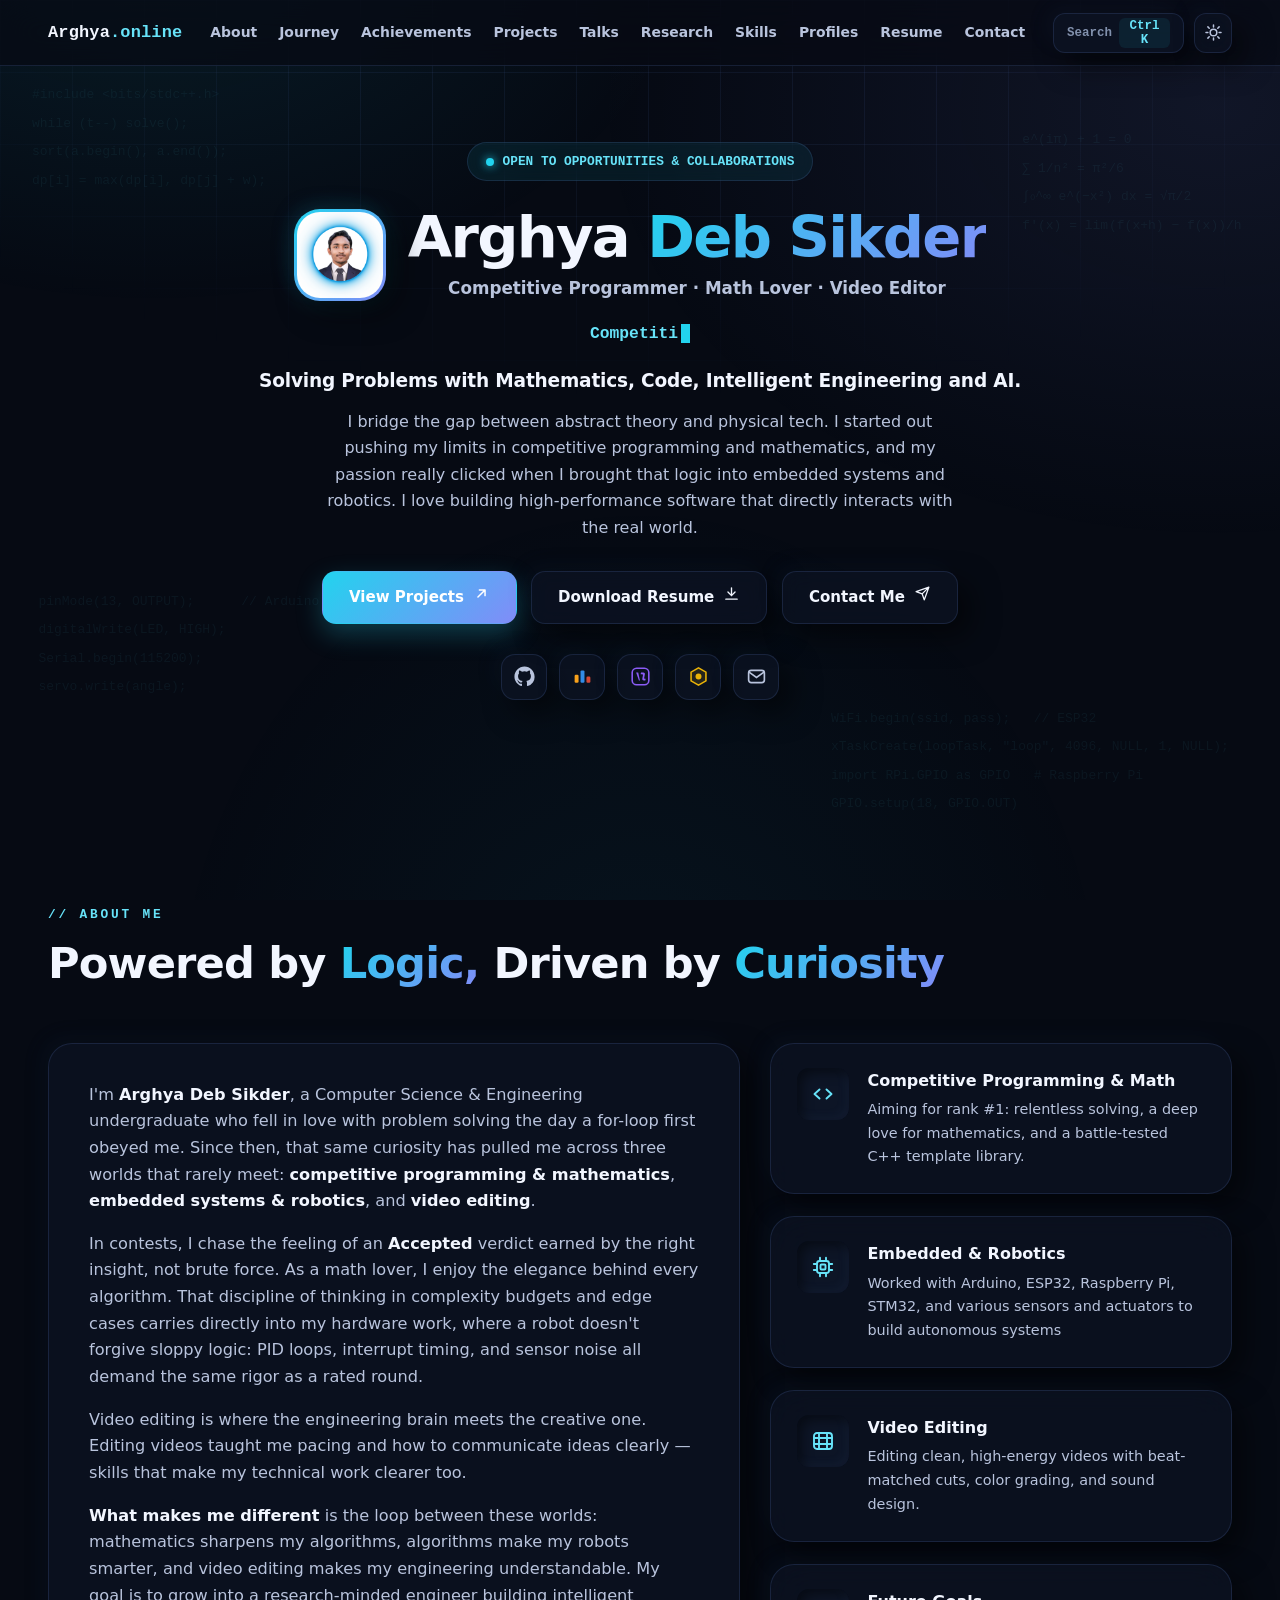
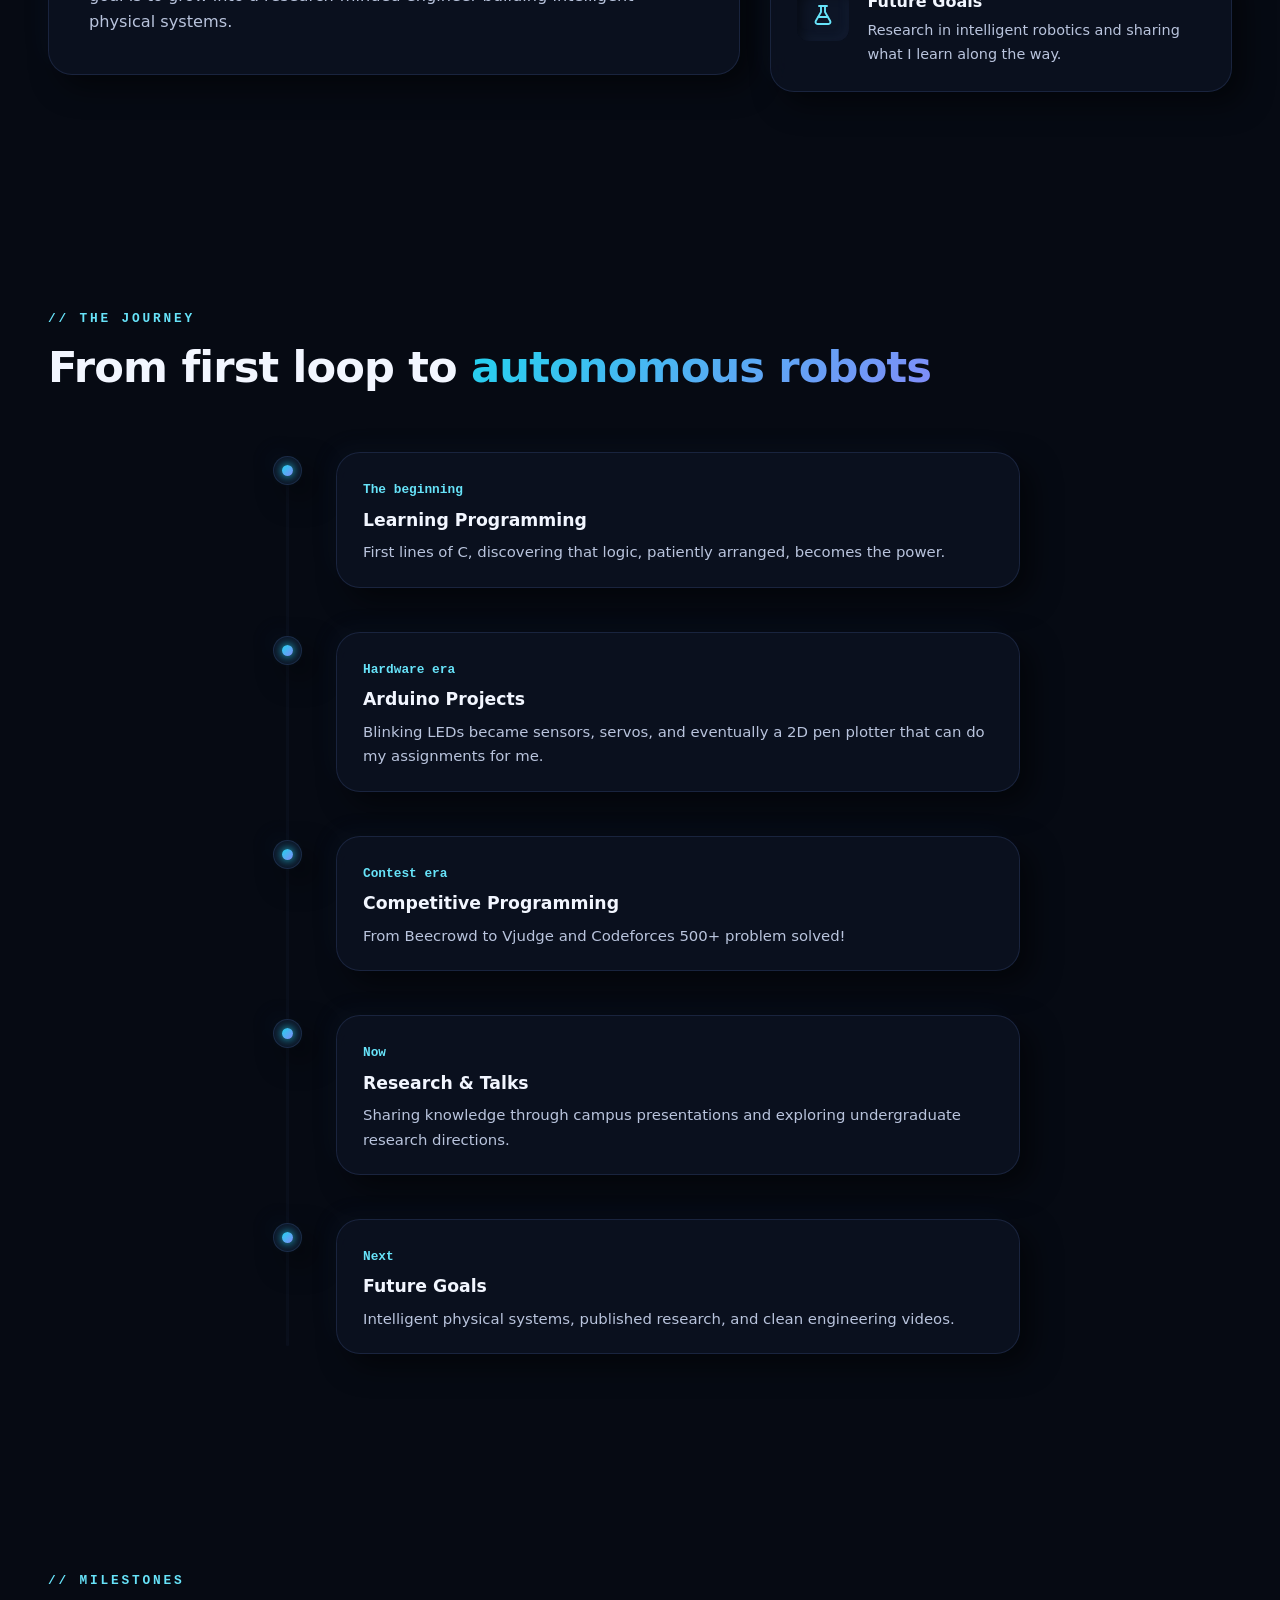
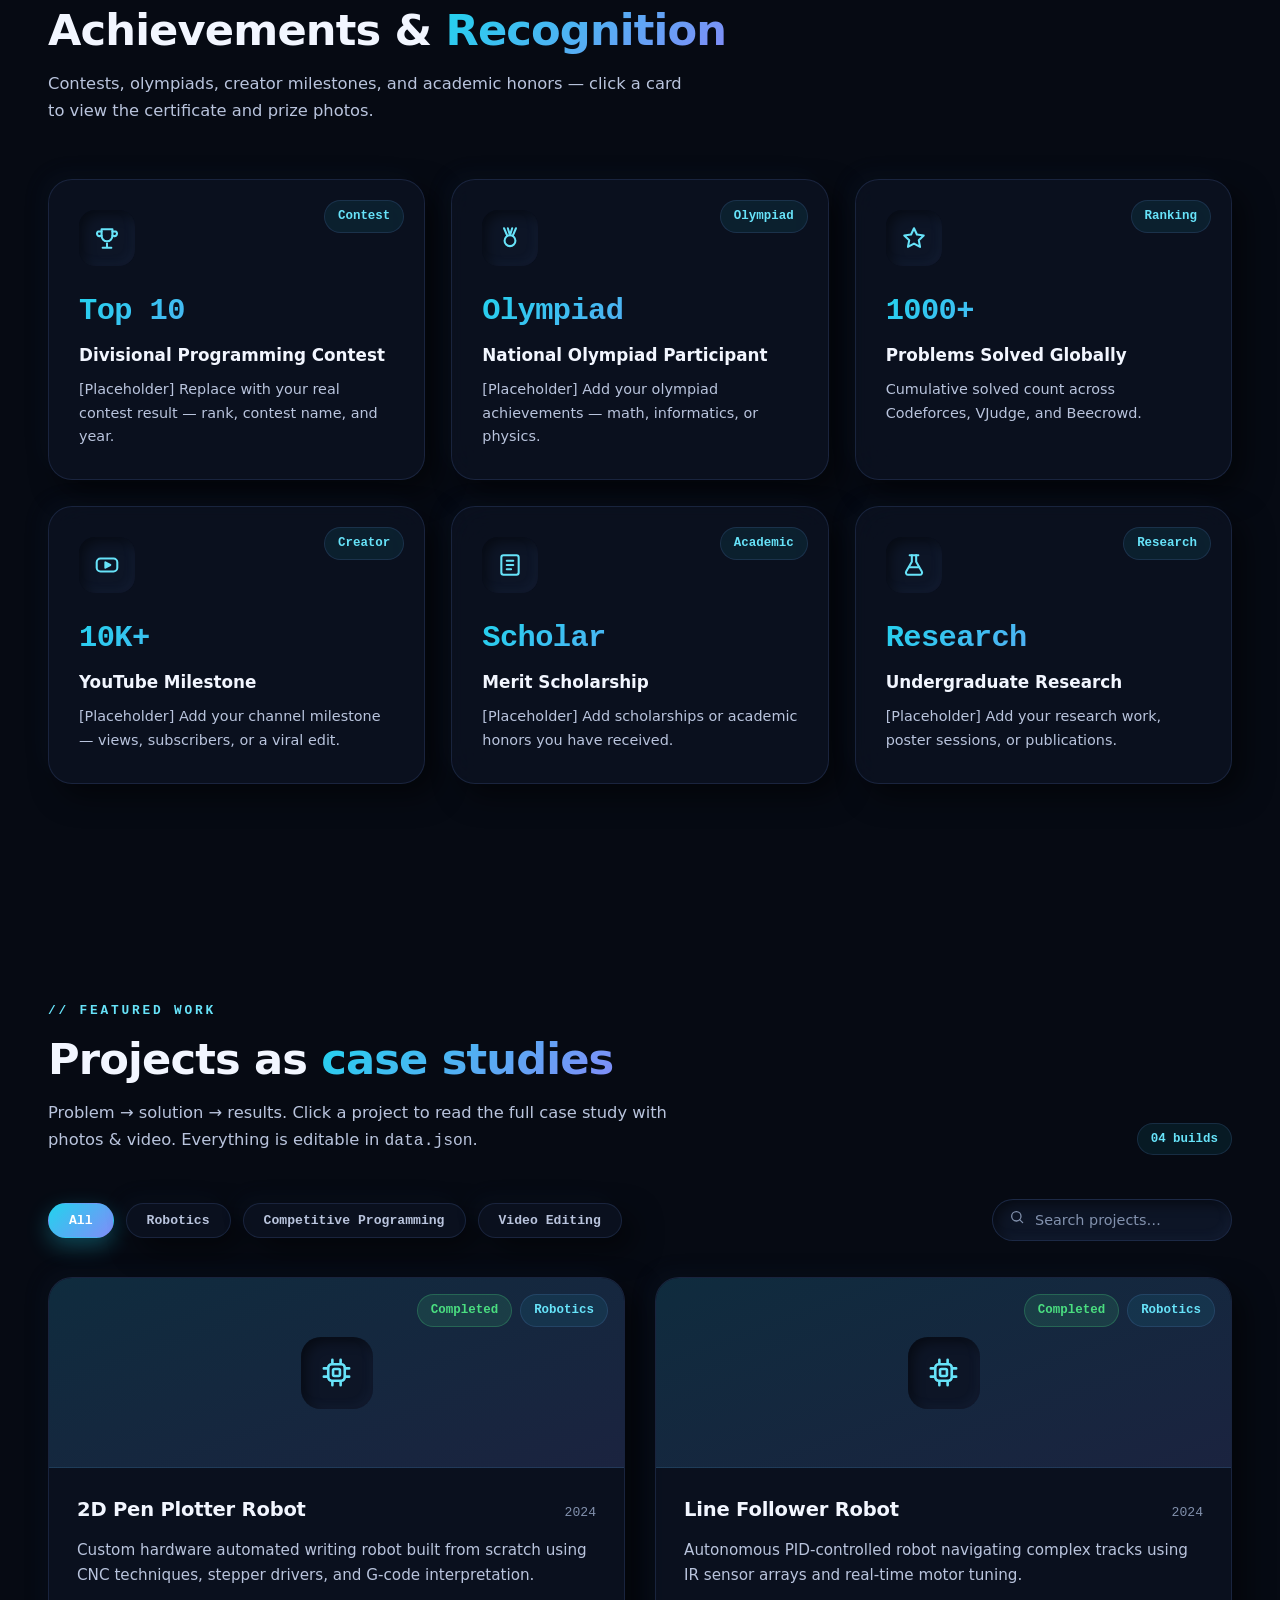
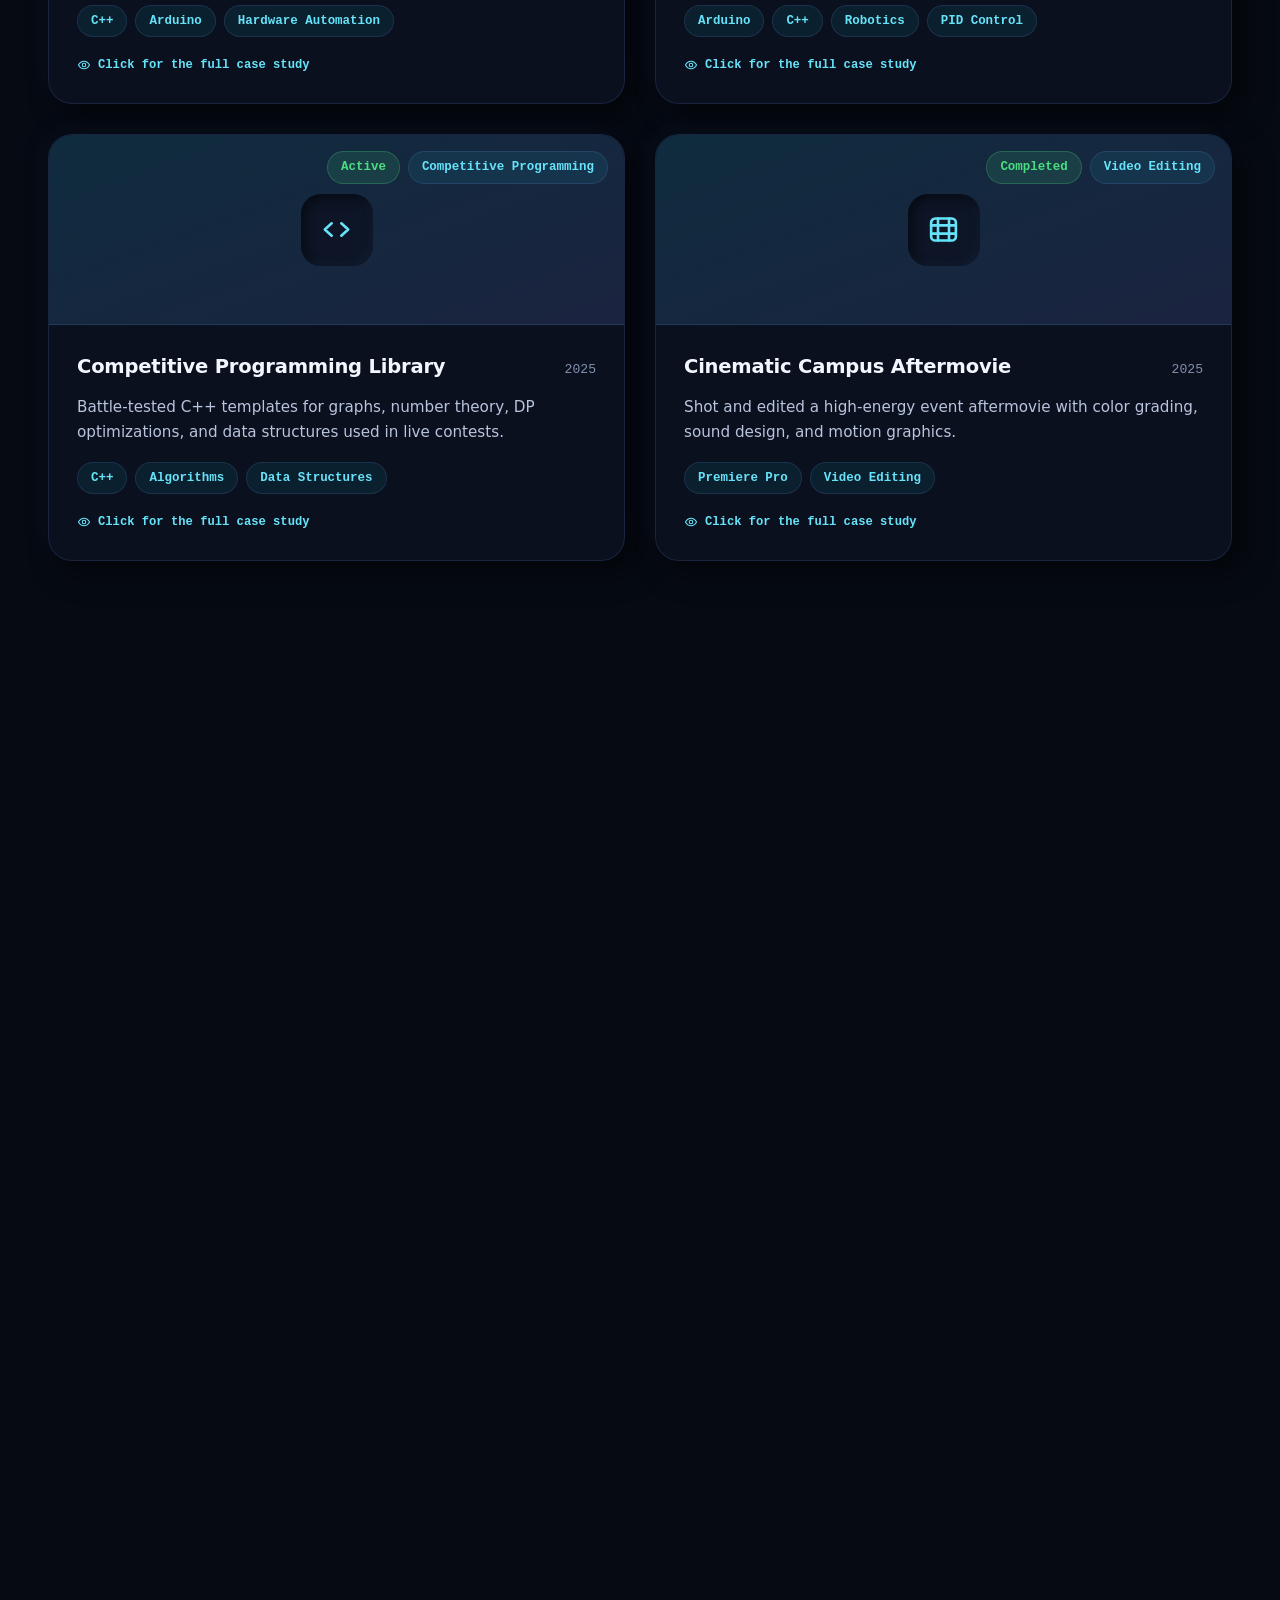
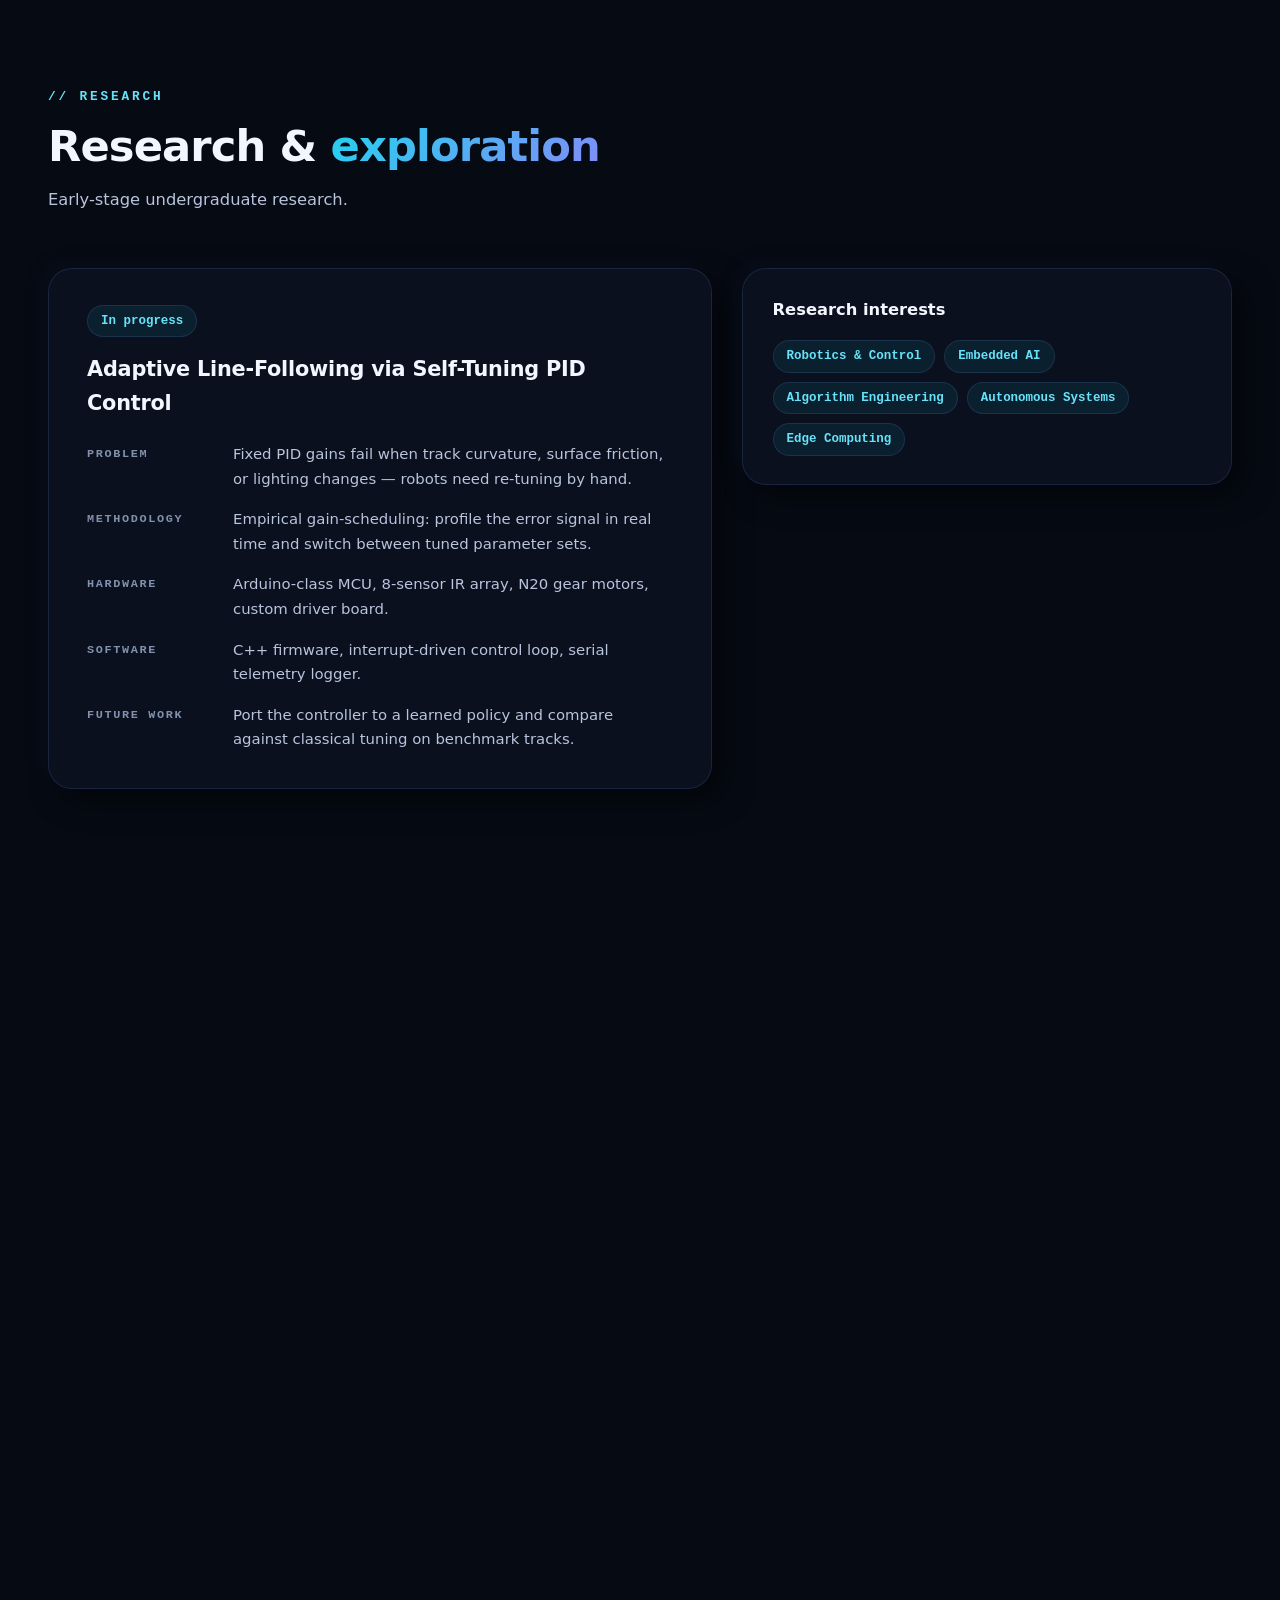
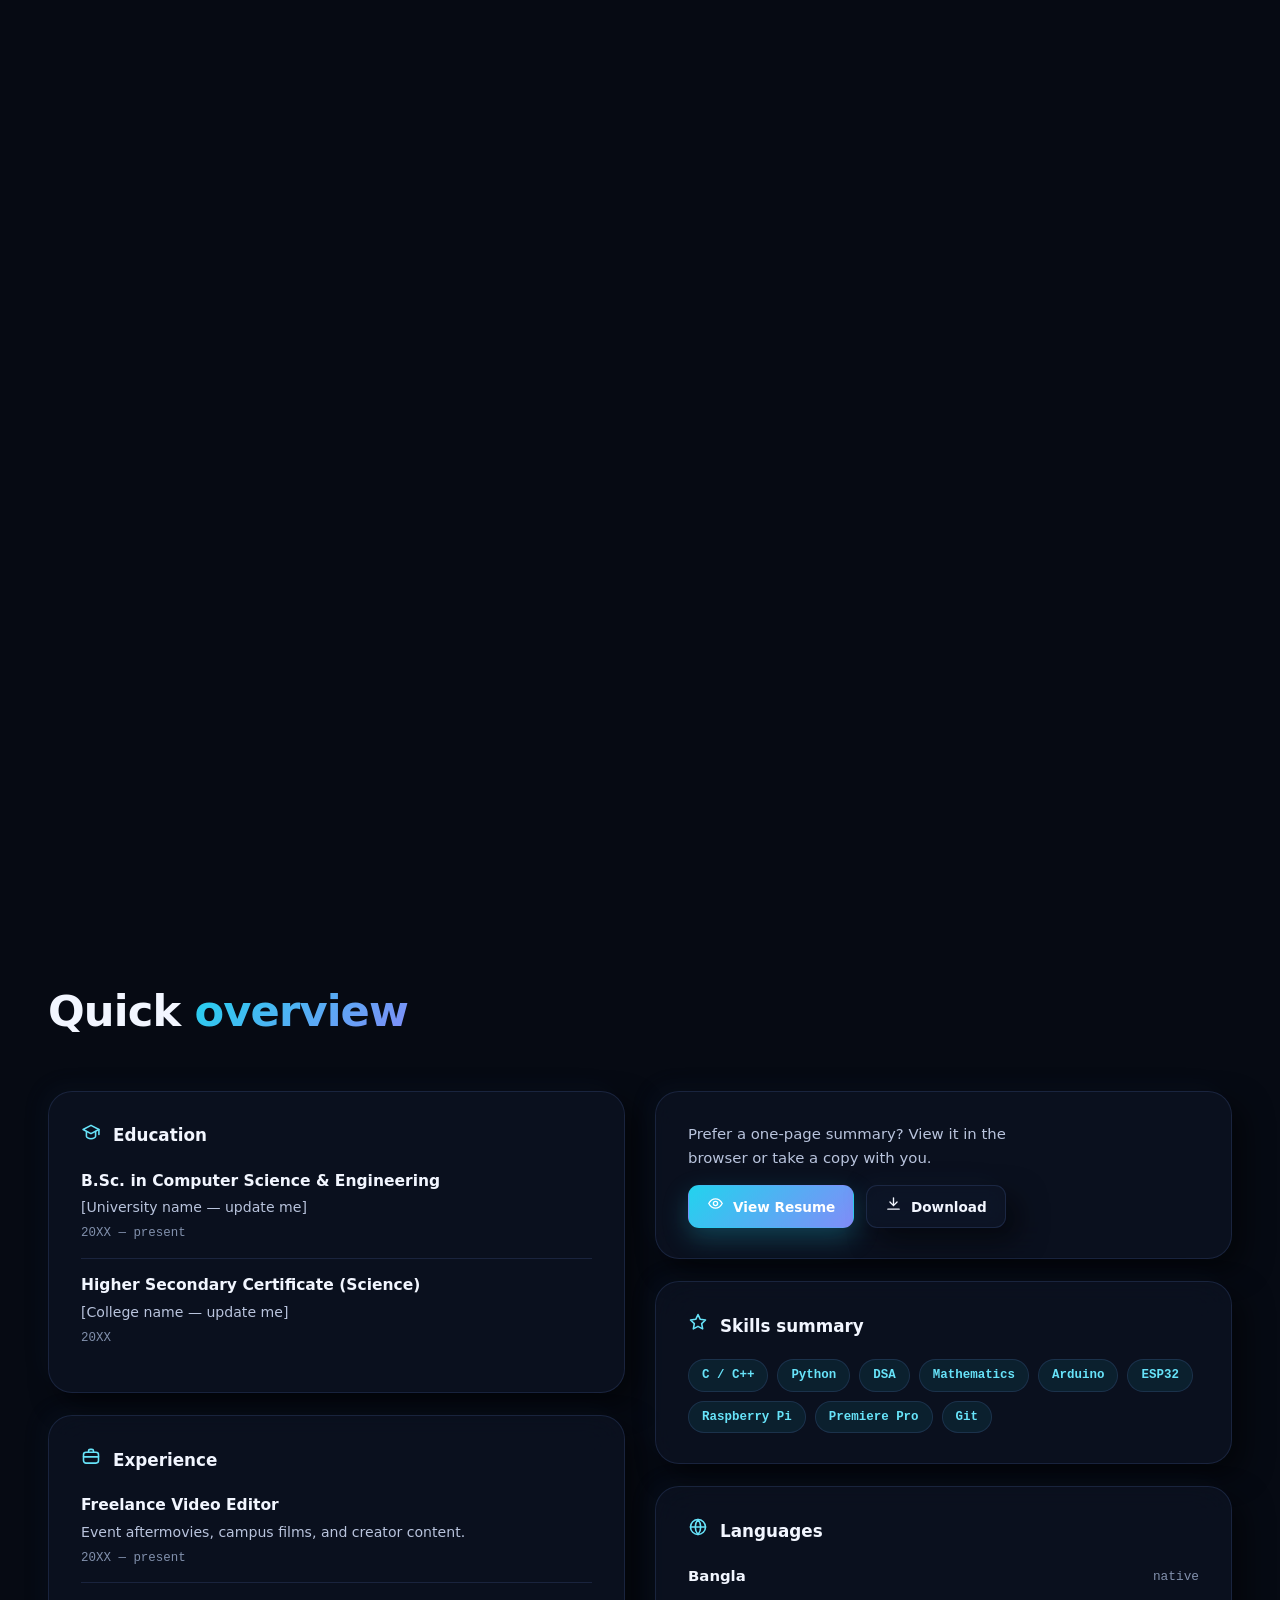
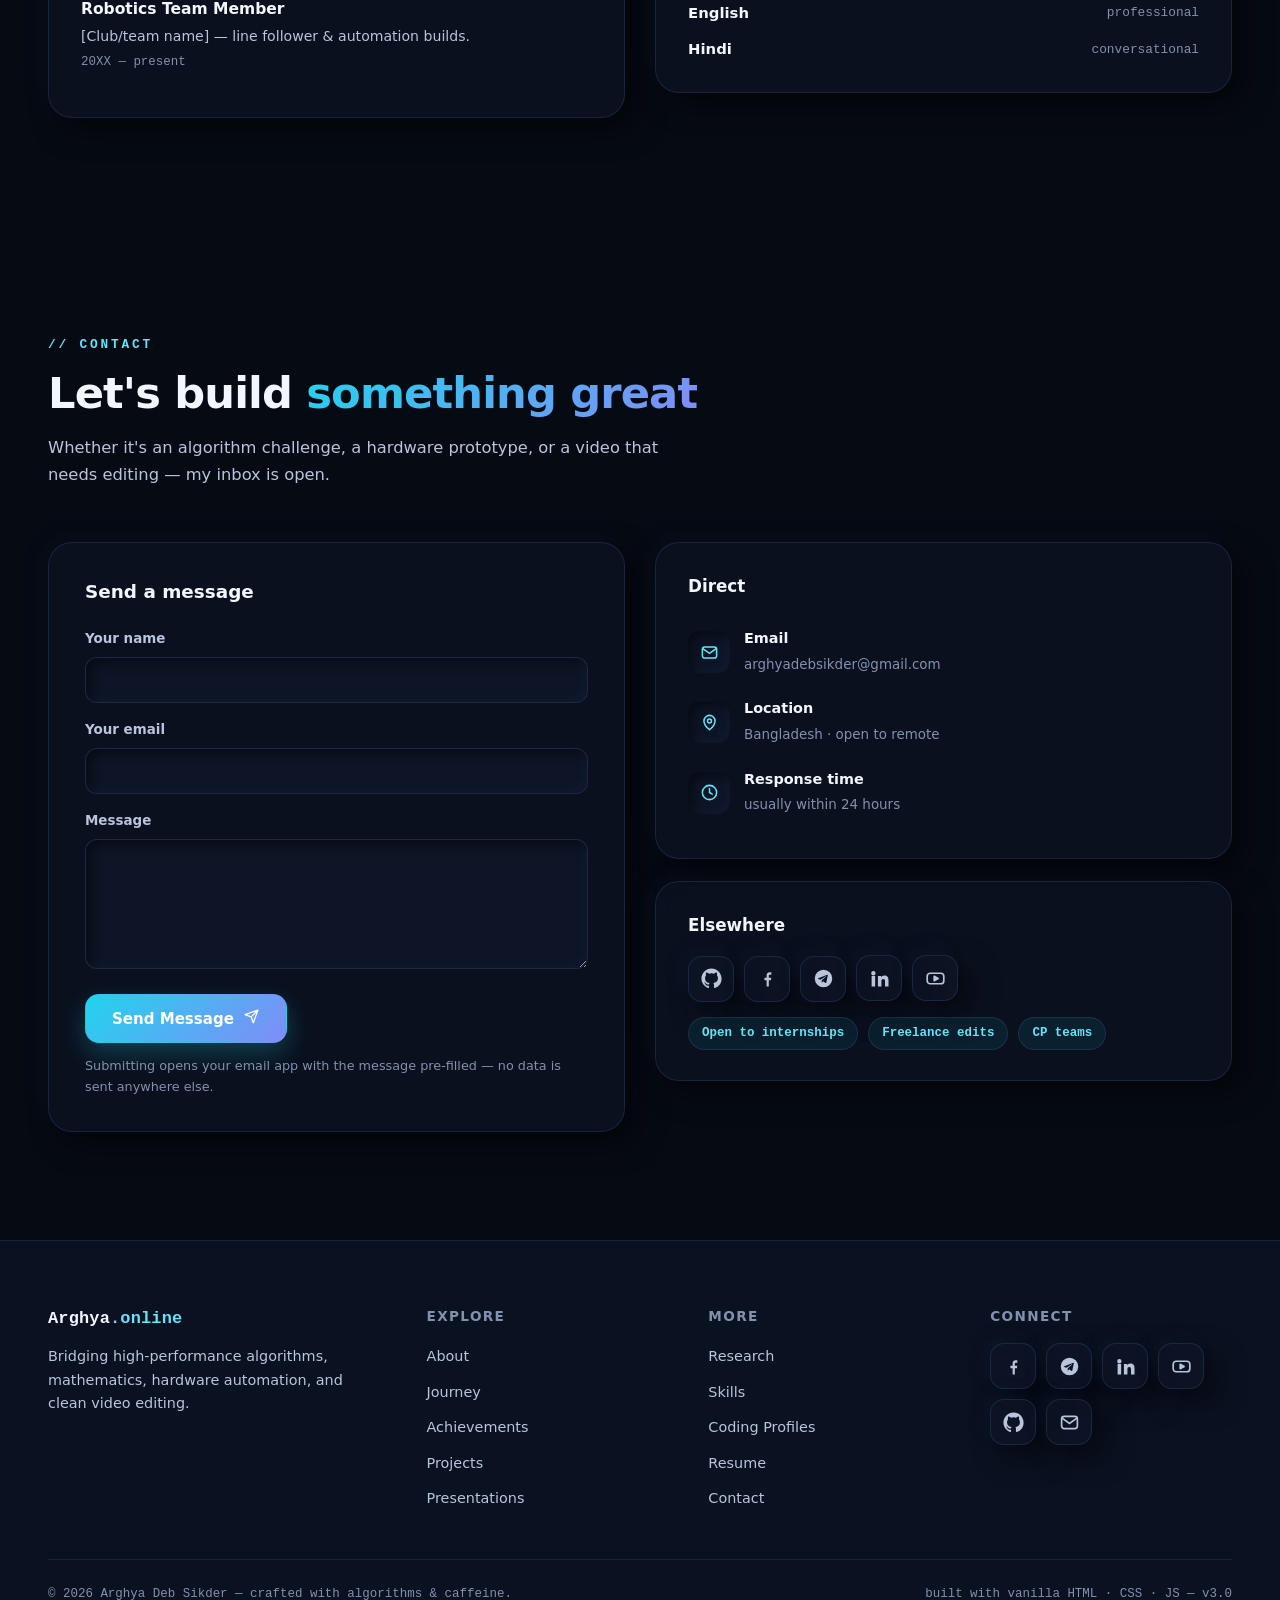
==== index.html @ 43de87b1 "Add files via upload" ====
<!DOCTYPE html>
<html lang="en" data-theme="dark">

<head>
  <meta charset="UTF-8">
  <meta name="viewport" content="width=device-width, initial-scale=1.0">
  <title>Arghya Deb Sikder</title>
  <meta name="description"
    content="Portfolio of Arghya Deb Sikder — CSE undergraduate specializing in competitive programming, mathematics, embedded systems & robotics, and video editing.">
  <link rel="canonical" href="https://arghya.online/">

  <!-- Favicon: inline SVG works out of the box. Drop favicon.png next to index.html (or edit the path below) to use your own icon. -->
  <link rel="icon"
    href="data:image/svg+xml,%3Csvg xmlns='http://www.w3.org/2000/svg' viewBox='0 0 64 64'%3E%3Cdefs%3E%3ClinearGradient id='g' x1='0' y1='0' x2='1' y2='1'%3E%3Cstop offset='0' stop-color='%2322d3ee'/%3E%3Cstop offset='1' stop-color='%23818cf8'/%3E%3C/linearGradient%3E%3C/defs%3E%3Crect width='64' height='64' rx='14' fill='%23060a13'/%3E%3Ctext x='32' y='42' font-family='monospace' font-size='30' font-weight='700' fill='url(%23g)' text-anchor='middle'%3EA%3C/text%3E%3C/svg%3E">
  <link rel="icon" type="image/png" href="./favicon.png">

  <!-- Open Graph -->
  <meta property="og:type" content="website">
  <meta property="og:url" content="https://arghya.online/">
  <meta property="og:title" content="Arghya Deb Sikder — CSE Undergraduate & Tech Enthusiast">
  <meta property="og:description"
    content="Competitive programming, mathematics, embedded systems & robotics, and video editing — one portfolio.">
  <meta property="og:image" content="https://arghya.online/assets/img/og-cover.png">

  <!-- Twitter Card -->
  <meta name="twitter:card" content="summary_large_image">
  <meta name="twitter:title" content="Arghya Deb Sikder — CSE Undergraduate & Tech Enthusiast">
  <meta name="twitter:description"
    content="Competitive programming, mathematics, embedded systems & robotics, and video editing — one portfolio.">
  <meta name="twitter:image" content="https://arghya.online/assets/img/og-cover.png">

  <meta name="theme-color" content="#060a13">

  <!-- JSON-LD -->
  <script type="application/ld+json">
  {
    "@context": "https://schema.org",
    "@type": "Person",
    "name": "Arghya Deb Sikder",
    "url": "https://arghya.online/",
    "email": "mailto:arghyadebsikder@gmail.com",
    "jobTitle": "CSE Undergraduate",
    "knowsAbout": ["Competitive Programming", "Mathematics", "Embedded Systems", "Robotics", "Video Editing", "C++", "Arduino"],
    "sameAs": [
      "https://github.com/arghyadebsikder",
      "https://codeforces.com/profile/arghyadebsikder",
      "https://vjudge.net/user/arghyadeb",
      "https://judge.beecrowd.com/en/profile/1141274",
      "https://www.facebook.com/arghyadebsikder/",
      "https://t.me/arghyadebsikder/",
      "https://www.linkedin.com/in/arghyadebsikder/",
      "https://www.youtube.com/@arghyadebsikder/"
    ]
  }
  </script>

  <link rel="stylesheet" href="./assets/css/styles.css">
</head>

<body>
  <a class="skip-link" href="#main">Skip to content</a>
  <div class="bg-layer" aria-hidden="true"></div>
  <div class="grid-layer" aria-hidden="true"></div>
  <div class="code-bg" aria-hidden="true">
    <pre style="top:9%; left:2.5%">#include &lt;bits/stdc++.h&gt;
while (t--) solve();
sort(a.begin(), a.end());
dp[i] = max(dp[i], dp[j] + w);</pre>
    <pre style="top:14%; right:3%">e^(i&#960;) + 1 = 0
&#8721; 1/n&#178; = &#960;&#178;/6
&#8747;&#8320;^&#8734; e^(&#8722;x&#178;) dx = &#8730;&#960;/2
f'(x) = lim&#8202;(f(x+h) &#8722; f(x))/h</pre>
    <pre style="bottom:22%; left:3%">pinMode(13, OUTPUT);      // Arduino
digitalWrite(LED, HIGH);
Serial.begin(115200);
servo.write(angle);</pre>
    <pre style="bottom:9%; right:4%">WiFi.begin(ssid, pass);   // ESP32
xTaskCreate(loopTask, "loop", 4096, NULL, 1, NULL);
import RPi.GPIO as GPIO   # Raspberry Pi
GPIO.setup(18, GPIO.OUT)</pre>
  </div>
  <div class="progress-bar" id="progressBar" aria-hidden="true"></div>

  <!-- ================= Nav (ordered by page serial) ================= -->
  <header class="nav">
    <div class="nav-inner">
      <a class="logo" href="#home" aria-label="Arghya.online — home">Arghya<span>.online</span></a>
      <nav aria-label="Primary">
        <ul class="nav-links">
          <li><a href="#about">About</a></li>
          <li><a href="#journey">Journey</a></li>
          <li><a href="#achievements">Achievements</a></li>
          <li><a href="#projects">Projects</a></li>
          <li><a href="#presentations">Talks</a></li>
          <li><a href="#research">Research</a></li>
          <li><a href="#skills">Skills</a></li>
          <li><a href="#profiles">Profiles</a></li>
          <li><a href="#resume">Resume</a></li>
          <li><a href="#contact">Contact</a></li>
        </ul>
      </nav>
      <div class="nav-actions">
        <button class="kbd-hint" id="paletteBtn" aria-label="Open command palette"><span>Search</span><kbd>Ctrl
            K</kbd></button>
        <button class="icon-btn" id="themeToggle" aria-label="Toggle theme"></button>
        <button class="icon-btn burger" id="burger" aria-label="Open menu" aria-expanded="false"
          data-icon="menu"></button>
      </div>
    </div>
  </header>
  <nav class="mobile-menu" id="mobileMenu" aria-label="Mobile">
    <a href="#about">About</a><a href="#journey">Journey</a><a href="#achievements">Achievements</a>
    <a href="#projects">Projects</a><a href="#presentations">Presentations &amp; Talks</a><a
      href="#research">Research</a>
    <a href="#skills">Skills</a><a href="#profiles">Coding Profiles</a><a href="#resume">Resume</a><a
      href="#contact">Contact</a>
  </nav>

  <main id="main">

    <!-- ================= Hero (centered) ================= -->
    <section class="hero" id="home">
      <div class="wrap hero-inner">
        <span class="hero-badge reveal in"><span class="dot"></span>OPEN TO OPPORTUNITIES &amp; COLLABORATIONS</span>
        <div class="hero-id">
          <div class="avatar">
            <!-- Drop your photo at ./assets/img/profile.jpg — the monogram shows until then -->
            <img src="./assets/img/profile.jpg" alt="Portrait of Arghya Deb Sikder"
              onerror="this.style.display='none'; this.nextElementSibling.style.display='flex'">
            <div class="monogram" style="display:none">ADS</div>
          </div>
          <div>
            <h1>Arghya <em>Deb Sikder</em></h1>
            <p class="hero-role">Competitive Programmer · Math Lover · Video Editor</p>
          </div>
        </div>
        <p class="type-line" aria-live="polite"><span id="typeTarget"></span><span class="caret"
            aria-hidden="true"></span></p>
        <p class="hero-tagline">Solving Problems with Mathematics, Code, Intelligent Engineering and AI.</p>
        <p class="hero-copy">I bridge the gap between abstract theory and physical tech. I started out pushing my
          limits in competitive programming and mathematics, and my passion really clicked when I brought that logic
          into embedded systems and robotics. I love building high-performance software that directly interacts with
          the real world.</p>
        <div class="hero-ctas">
          <a class="btn btn-primary" href="#projects">View Projects <span data-icon="arrowUpRight"></span></a>
          <a class="btn btn-ghost" href="./assets/resume.pdf" download>Download Resume <span
              data-icon="download"></span></a>
          <a class="btn btn-ghost" href="#contact">Contact Me <span data-icon="send"></span></a>
        </div>
        <div class="hero-social">
          <a class="social-btn" href="https://github.com/arghyadebsikder" target="_blank" rel="noopener"
            aria-label="GitHub" data-icon="github"></a>
          <a class="social-btn" href="https://codeforces.com/profile/arghyadebsikder" target="_blank" rel="noopener"
            aria-label="Codeforces" data-icon="codeforces"></a>
          <a class="social-btn" href="https://vjudge.net/user/arghyadeb" target="_blank" rel="noopener"
            aria-label="VJudge" data-icon="vjudge"></a>
          <a class="social-btn" href="https://judge.beecrowd.com/en/profile/1141274" target="_blank" rel="noopener"
            aria-label="Beecrowd" data-icon="beecrowd"></a>
          <a class="social-btn" href="mailto:arghyadebsikder@gmail.com" aria-label="Email" data-icon="mail"></a>
        </div>
      </div>
    </section>

    <!-- ================= About ================= -->
    <section class="section" id="about">
      <div class="wrap">
        <p class="sec-kicker reveal">// About Me</p>
        <h2 class="sec-title reveal">Powered by <em>Logic,</em> Driven by <em>Curiosity</em></h2>
        <div class="about-grid">
          <div class="glass about-story reveal">
            <p>I'm <strong>Arghya Deb Sikder</strong>, a Computer Science &amp; Engineering undergraduate who fell in
              love with problem solving the day a for-loop first obeyed me. Since then, that same curiosity has pulled
              me across three worlds that rarely meet: <strong>competitive programming &amp; mathematics</strong>,
              <strong>embedded systems &amp; robotics</strong>, and <strong>video editing</strong>.</p>
            <p>In contests, I chase the feeling of an <strong>Accepted</strong> verdict earned by the right insight,
              not brute force. As a math lover, I enjoy the elegance behind every algorithm. That discipline of
              thinking in complexity budgets and edge cases carries directly into my hardware work, where a robot
              doesn't forgive sloppy logic: PID loops, interrupt timing, and sensor noise all demand the same rigor as
              a rated round.</p>
            <p>Video editing is where the engineering brain meets the creative one. Editing videos taught me pacing
              and how to communicate ideas clearly — skills that make my technical work clearer too.</p>
            <p><strong>What makes me different</strong> is the loop between these worlds: mathematics sharpens my
              algorithms, algorithms make my robots smarter, and video editing makes my engineering understandable. My
              goal is to grow into a research-minded engineer building intelligent physical systems.</p>
          </div>
          <div class="about-aside">
            <div class="glass glass-hover about-card reveal reveal-d1">
              <div class="well" data-icon="code"></div>
              <div>
                <h3>Competitive Programming &amp; Math</h3>
                <p>Aiming for rank #1: relentless solving, a deep love for mathematics, and a battle-tested C++
                  template library.</p>
              </div>
            </div>
            <div class="glass glass-hover about-card reveal reveal-d2">
              <div class="well" data-icon="cpu"></div>
              <div>
                <h3>Embedded &amp; Robotics</h3>
                <p>Worked with Arduino, ESP32, Raspberry Pi, STM32, and various sensors and actuators to build
                  autonomous systems</p>
              </div>
            </div>
            <div class="glass glass-hover about-card reveal reveal-d3">
              <div class="well" data-icon="film"></div>
              <div>
                <h3>Video Editing</h3>
                <p>Editing clean, high-energy videos with beat-matched cuts, color grading, and sound design.</p>
              </div>
            </div>
            <div class="glass glass-hover about-card reveal reveal-d3">
              <div class="well" data-icon="flask"></div>
              <div>
                <h3>Future Goals</h3>
                <p>Research in intelligent robotics and sharing what I learn along the way.</p>
              </div>
            </div>
          </div>
        </div>
      </div>
    </section>

    <!-- ================= Journey ================= -->
    <section class="section" id="journey">
      <div class="wrap">
        <p class="sec-kicker reveal">// The Journey</p>
        <h2 class="sec-title reveal">From first loop to <em>autonomous robots</em></h2>
        <div class="timeline" id="timeline">
          <div class="timeline-rail">
            <div class="timeline-fill" id="timelineFill"></div>
          </div>
          <div class="tl-item reveal">
            <div class="tl-node"></div>
            <div class="glass glass-hover tl-card"><span class="tl-year">The beginning</span>
              <h3>Learning Programming</h3>
              <p>First lines of C, discovering that logic, patiently arranged, becomes the power.</p>
            </div>
          </div>
          <div class="tl-item reveal">
            <div class="tl-node"></div>
            <div class="glass glass-hover tl-card"><span class="tl-year">Hardware era</span>
              <h3>Arduino Projects</h3>
              <p>Blinking LEDs became sensors, servos, and eventually a 2D pen plotter that can do my assignments for
                me.</p>
            </div>
          </div>
          <div class="tl-item reveal">
            <div class="tl-node"></div>
            <div class="glass glass-hover tl-card"><span class="tl-year">Contest era</span>
              <h3>Competitive Programming</h3>
              <p>From Beecrowd to Vjudge and Codeforces 500+ problem solved!</p>
            </div>
          </div>
          <div class="tl-item reveal">
            <div class="tl-node"></div>
            <div class="glass glass-hover tl-card"><span class="tl-year">Now</span>
              <h3>Research &amp; Talks</h3>
              <p>Sharing knowledge through campus presentations and exploring undergraduate research directions.</p>
            </div>
          </div>
          <div class="tl-item reveal">
            <div class="tl-node"></div>
            <div class="glass glass-hover tl-card"><span class="tl-year">Next</span>
              <h3>Future Goals</h3>
              <p>Intelligent physical systems, published research, and clean engineering videos.</p>
            </div>
          </div>
        </div>
      </div>
    </section>

    <!-- ================= Achievements ================= -->
    <section class="section" id="achievements">
      <div class="wrap">
        <p class="sec-kicker reveal">// Milestones</p>
        <h2 class="sec-title reveal">Achievements &amp; <em>Recognition</em></h2>
        <p class="sec-lede reveal">Contests, olympiads, creator milestones, and academic honors — click a card to view
          the certificate and prize photos.</p>
        <div class="ach-grid" id="achGrid"></div>
      </div>
    </section>

    <!-- ================= Projects ================= -->
    <section class="section" id="projects">
      <div class="wrap">
        <div class="sec-head-row">
          <div>
            <p class="sec-kicker reveal">// Featured Work</p>
            <h2 class="sec-title reveal">Projects as <em>case studies</em></h2>
            <p class="sec-lede reveal">Problem → solution → results. Click a project to read the full case study with
              photos &amp; video. Everything is editable in <code>data.json</code>.</p>
          </div>
          <span class="chip reveal" id="projectCount">…</span>
        </div>
        <div class="filter-bar reveal">
          <div id="filterChips" style="display:flex;flex-wrap:wrap;gap:12px"></div>
          <div class="search-box" style="margin-left:auto">
            <span data-icon="search"></span>
            <input type="search" id="projectSearch" placeholder="Search projects…" aria-label="Search projects">
          </div>
        </div>
        <div class="projects-grid" id="projectsGrid"></div>
        <div class="glass no-results" id="noResults">No projects match that filter — try another category or search
          term.</div>
      </div>
    </section>

    <!-- ================= Presentations ================= -->
    <section class="section" id="presentations">
      <div class="wrap">
        <div class="sec-head-row">
          <div>
            <p class="sec-kicker reveal">// Talks &amp; Decks</p>
            <h2 class="sec-title reveal">Presentations &amp; <em>Talks</em></h2>
            <p class="sec-lede reveal">Sharing knowledge on stage — algorithms, embedded systems, and creative
              workflows.</p>
          </div>
          <span class="chip reveal" id="talkCount">…</span>
        </div>
        <div class="talks-list" id="talksList"></div>
      </div>
    </section>

    <!-- ================= Research ================= -->
    <section class="section" id="research">
      <div class="wrap">
        <p class="sec-kicker reveal">// Research</p>
        <h2 class="sec-title reveal">Research &amp; <em>exploration</em></h2>
        <p class="sec-lede reveal">Early-stage undergraduate research.</p>
        <div class="research-grid">
          <article class="glass glass-hover research-card reveal">
            <span class="chip">In progress</span>
            <h3 style="margin-top:14px">Adaptive Line-Following via Self-Tuning PID Control</h3>
            <div class="research-rows">
              <div class="research-row">
                <h4>Problem</h4>
                <p>Fixed PID gains fail when track curvature, surface friction, or lighting changes — robots need
                  re-tuning by hand.</p>
              </div>
              <div class="research-row">
                <h4>Methodology</h4>
                <p>Empirical gain-scheduling: profile the error signal in real time and switch between tuned parameter
                  sets.</p>
              </div>
              <div class="research-row">
                <h4>Hardware</h4>
                <p>Arduino-class MCU, 8-sensor IR array, N20 gear motors, custom driver board.</p>
              </div>
              <div class="research-row">
                <h4>Software</h4>
                <p>C++ firmware, interrupt-driven control loop, serial telemetry logger.</p>
              </div>
              <div class="research-row">
                <h4>Future work</h4>
                <p>Port the controller to a learned policy and compare against classical tuning on benchmark tracks.</p>
              </div>
            </div>
          </article>
          <div class="research-side">
            <div class="glass glass-hover research-interests reveal reveal-d1">
              <h3>Research interests</h3>
              <div class="interest-chips">
                <span class="chip">Robotics &amp; Control</span><span class="chip">Embedded AI</span><span
                  class="chip">Algorithm Engineering</span>
                <span class="chip">Autonomous Systems</span><span class="chip">Edge Computing</span>
              </div>
            </div>
          </div>
        </div>
      </div>
    </section>

    <!-- ================= Skills ================= -->
    <section class="section" id="skills">
      <div class="wrap">
        <p class="sec-kicker reveal">// Capabilities</p>
        <h2 class="sec-title reveal">Tech <em>stack</em></h2>
        <p class="sec-lede reveal">Grouped by discipline.</p>
        <div class="skills-grid" id="skillsGrid"></div>
      </div>
    </section>

    <!-- ================= Coding Profiles ================= -->
    <section class="section" id="profiles">
      <div class="wrap">
        <p class="sec-kicker reveal">// Coding Profiles</p>
        <h2 class="sec-title reveal">Competitive Programming &amp; <em>Metrics</em></h2>
        <p class="sec-lede reveal">Codeforces and GitHub numbers load automatically from my profiles when online; the
          rest are editable in <code>data.json</code>.</p>
        <div class="profiles-grid counter-scope" id="profilesGrid"></div>
        <div id="combinedPanel"></div>
      </div>
    </section>

    <!-- ================= Resume ================= -->
    <section class="section" id="resume">
      <div class="wrap">
        <p class="sec-kicker reveal">// Resume</p>
        <h2 class="sec-title reveal">Quick <em>overview</em></h2>
        <div class="resume-grid">
          <div class="resume-col">
            <div class="glass resume-block reveal">
              <h3><span data-icon="edu"></span> Education</h3>
              <div id="eduList"></div>
            </div>
            <div class="glass resume-block reveal reveal-d1">
              <h3><span data-icon="briefcase"></span> Experience</h3>
              <div id="expList"></div>
            </div>
          </div>
          <div class="resume-col">
            <div class="glass resume-cta reveal">
              <p>Prefer a one-page summary? View it in the browser or take a copy with you.</p>
              <div class="btns">
                <a class="btn btn-primary btn-sm" href="./assets/resume.pdf" target="_blank" rel="noopener"><span
                    data-icon="eye"></span> View Resume</a>
                <a class="btn btn-ghost btn-sm" href="./assets/resume.pdf" download><span data-icon="download"></span>
                  Download</a>
              </div>
            </div>
            <div class="glass resume-block reveal reveal-d1">
              <h3><span data-icon="star"></span> Skills summary</h3>
              <div class="interest-chips" id="skillChips"></div>
            </div>
            <div class="glass resume-block reveal reveal-d2">
              <h3><span data-icon="globe"></span> Languages</h3>
              <div class="lang-rows" id="langRows"></div>
            </div>
          </div>
        </div>
      </div>
    </section>

    <!-- ================= Contact ================= -->
    <section class="section" id="contact">
      <div class="wrap">
        <p class="sec-kicker reveal">// Contact</p>
        <h2 class="sec-title reveal">Let's build <em>something great</em></h2>
        <p class="sec-lede reveal">Whether it's an algorithm challenge, a hardware prototype, or a video that needs
          editing — my inbox is open.</p>
        <div class="contact-grid">
          <form class="glass contact-form reveal" id="contactForm">
            <h3>Send a message</h3>
            <div class="form-row"><label for="cfName">Your name</label><input class="form-input" id="cfName" type="text"
                required autocomplete="name"></div>
            <div class="form-row"><label for="cfEmail">Your email</label><input class="form-input" id="cfEmail"
                type="email" required autocomplete="email"></div>
            <div class="form-row"><label for="cfMsg">Message</label><textarea class="form-input" id="cfMsg"
                required></textarea></div>
            <button class="btn btn-primary" type="submit">Send Message <span data-icon="send"></span></button>
            <p class="form-note">Submitting opens your email app with the message pre-filled — no data is sent anywhere
              else.</p>
          </form>
          <div class="contact-side">
            <div class="glass contact-info reveal reveal-d1">
              <h3>Direct</h3>
              <div class="ci-row">
                <div class="well" data-icon="mail"></div>
                <div><b>Email</b><a href="mailto:arghyadebsikder@gmail.com">arghyadebsikder@gmail.com</a></div>
              </div>
              <div class="ci-row">
                <div class="well" data-icon="pin"></div>
                <div><b>Location</b><span>Bangladesh · open to remote</span></div>
              </div>
              <div class="ci-row">
                <div class="well" data-icon="clock"></div>
                <div><b>Response time</b><span>usually within 24 hours</span></div>
              </div>
            </div>
            <div class="glass contact-info reveal reveal-d2">
              <h3>Elsewhere</h3>
              <div class="avail-chips">
                <a class="social-btn" href="https://github.com/arghyadebsikder" target="_blank" rel="noopener"
                  aria-label="GitHub" data-icon="github"></a>
                <a class="social-btn" href="https://www.facebook.com/arghyadebsikder/" target="_blank" rel="noopener"
                  aria-label="Facebook" data-icon="facebook"></a>
                <a class="social-btn" href="https://t.me/arghyadebsikder/" target="_blank" rel="noopener"
                  aria-label="Telegram" data-icon="telegram"></a>
                <a class="social-btn" href="https://www.linkedin.com/in/arghyadebsikder/" target="_blank"
                  rel="noopener" aria-label="LinkedIn" data-icon="linkedin"></a>
                <a class="social-btn" href="https://www.youtube.com/@arghyadebsikder/" target="_blank" rel="noopener"
                  aria-label="YouTube" data-icon="youtube"></a>
              </div>
              <div class="avail-chips" style="margin-top:16px">
                <span class="chip">Open to internships</span><span class="chip">Freelance edits</span><span
                  class="chip">CP teams</span>
              </div>
            </div>
          </div>
        </div>
      </div>
    </section>

  </main>

  <!-- ================= Footer ================= -->
  <footer class="footer">
    <div class="wrap">
      <div class="footer-grid">
        <div class="footer-brand">
          <a class="logo" href="#home">Arghya<span>.online</span></a>
          <p>Bridging high-performance algorithms, mathematics, hardware automation, and clean video editing.</p>
        </div>
        <div>
          <h4>Explore</h4>
          <ul class="footer-links">
            <li><a href="#about">About</a></li>
            <li><a href="#journey">Journey</a></li>
            <li><a href="#achievements">Achievements</a></li>
            <li><a href="#projects">Projects</a></li>
            <li><a href="#presentations">Presentations</a></li>
          </ul>
        </div>
        <div>
          <h4>More</h4>
          <ul class="footer-links">
            <li><a href="#research">Research</a></li>
            <li><a href="#skills">Skills</a></li>
            <li><a href="#profiles">Coding Profiles</a></li>
            <li><a href="#resume">Resume</a></li>
            <li><a href="#contact">Contact</a></li>
          </ul>
        </div>
        <div>
          <h4>Connect</h4>
          <div class="footer-social">
            <a class="social-btn" href="https://www.facebook.com/arghyadebsikder/" target="_blank" rel="noopener"
              aria-label="Facebook" data-icon="facebook"></a>
            <a class="social-btn" href="https://t.me/arghyadebsikder/" target="_blank" rel="noopener"
              aria-label="Telegram" data-icon="telegram"></a>
            <a class="social-btn" href="https://www.linkedin.com/in/arghyadebsikder/" target="_blank" rel="noopener"
              aria-label="LinkedIn" data-icon="linkedin"></a>
            <a class="social-btn" href="https://www.youtube.com/@arghyadebsikder/" target="_blank" rel="noopener"
              aria-label="YouTube" data-icon="youtube"></a>
            <a class="social-btn" href="https://github.com/arghyadebsikder" target="_blank" rel="noopener"
              aria-label="GitHub" data-icon="github"></a>
            <a class="social-btn" href="mailto:arghyadebsikder@gmail.com" aria-label="Email" data-icon="mail"></a>
          </div>
        </div>
      </div>
      <div class="footer-bottom">
        <span>© <span id="year">2026</span> Arghya Deb Sikder — crafted with algorithms &amp; caffeine.</span>
        <span>built with vanilla HTML · CSS · JS — v3.0</span>
      </div>
    </div>
  </footer>

  <button class="icon-btn back-top" id="backTop" aria-label="Back to top" data-icon="arrowUp"></button>

  <!-- ================= Command palette ================= -->
  <div class="palette-overlay" id="paletteOverlay" role="dialog" aria-modal="true" aria-label="Command palette">
    <div class="glass palette">
      <div class="palette-input-row">
        <span data-icon="search"></span>
        <input class="palette-input" id="paletteInput" type="text" placeholder="Jump to a section, project, or action…"
          aria-label="Command palette search">
        <kbd style="font-family:var(--font-mono);font-size:0.7rem;color:var(--text-3)">esc</kbd>
      </div>
      <div class="palette-list" id="paletteList"></div>
    </div>
  </div>

  <!-- ================= Detail popup ================= -->
  <div class="modal-overlay" id="modalOverlay" role="dialog" aria-modal="true" aria-label="Details">
    <div class="glass modal">
      <button class="icon-btn modal-close" id="modalClose" aria-label="Close details" data-icon="x"></button>
      <div id="modalBody"></div>
    </div>
  </div>

  <script src="./assets/js/app.js"></script>
</body>

</html>
---- assets/css/styles.css ----
/* ============================================================
   Arghya.online — Design System
   Glassmorphism x Soft Neumorphism · Dark/Light · No dependencies
   ============================================================ */

/* ---------- Tokens ---------- */
:root {
  --font-sans: "Segoe UI", system-ui, -apple-system, Roboto, "Helvetica Neue", Arial, sans-serif;
  --font-mono: "Cascadia Code", "JetBrains Mono", ui-monospace, SFMono-Regular, Consolas, "Liberation Mono", monospace;
  --ease: cubic-bezier(0.22, 1, 0.36, 1);
  --rad-lg: 24px; --rad-md: 17px; --rad-sm: 12px;
  --nav-h: 66px;
}

[data-theme="dark"] {
  color-scheme: dark;
  --bg: #060a13; --bg-2: #0a1120;
  --surface: rgba(15, 22, 40, 0.55); --surface-flat: #0d1526;
  --border: rgba(120, 160, 255, 0.14); --border-hover: rgba(96, 205, 255, 0.45);
  --text-1: #f2f6ff; --text-2: #b9c4dd; --text-3: #8291ad;
  --accent: #22d3ee; --accent-2: #818cf8; --accent-text: #67e3f9;
  --grad: linear-gradient(135deg, #22d3ee, #818cf8);
  --chip-bg: rgba(34, 211, 238, 0.08);
  --neu: 12px 12px 28px rgba(0, 0, 0, 0.5), -8px -8px 22px rgba(80, 110, 180, 0.05);
  --neu-in: inset 5px 5px 12px rgba(0, 0, 0, 0.45), inset -4px -4px 10px rgba(90, 120, 190, 0.07);
  --glow: 0 0 24px rgba(34, 211, 238, 0.18);
  --nav-bg: rgba(7, 11, 20, 0.72);
  --term-bg: #0b1322; --term-head: #0f1930;
  --cell-0: rgba(120,160,255,.07); --cell-1: rgba(34,211,238,.22); --cell-2: rgba(34,211,238,.45); --cell-3: rgba(34,211,238,.8);
}

[data-theme="light"] {
  color-scheme: light;
  --bg: #e7ebf3; --bg-2: #eef1f8;
  --surface: rgba(255, 255, 255, 0.62); --surface-flat: #e9edf5;
  --border: rgba(70, 100, 160, 0.16); --border-hover: rgba(8, 145, 178, 0.5);
  --text-1: #14203c; --text-2: #3d4c6b; --text-3: #61708f;
  --accent: #0891b2; --accent-2: #4f46e5; --accent-text: #0e7490;
  --grad: linear-gradient(135deg, #0891b2, #4f46e5);
  --chip-bg: rgba(8, 145, 178, 0.09);
  --neu: 12px 12px 26px #c9d2e3, -10px -10px 24px #ffffff;
  --neu-in: inset 4px 4px 10px #c9d2e3, inset -4px -4px 10px #ffffff;
  --glow: 0 0 22px rgba(8, 145, 178, 0.16);
  --nav-bg: rgba(238, 241, 248, 0.8);
  --term-bg: #101b30; --term-head: #16233d;
  --cell-0: rgba(70,100,160,.12); --cell-1: rgba(8,145,178,.28); --cell-2: rgba(8,145,178,.55); --cell-3: rgba(8,145,178,.85);
}

/* ---------- Reset / Base ---------- */
* { margin: 0; padding: 0; box-sizing: border-box; }
html { scroll-behavior: smooth; }
body {
  font-family: var(--font-sans);
  background: var(--bg); color: var(--text-1);
  line-height: 1.65; font-size: 16px;
  -webkit-font-smoothing: antialiased;
  overflow-x: hidden;
  transition: background 0.45s var(--ease), color 0.45s var(--ease);
}
img { max-width: 100%; display: block; }
a { color: var(--accent-text); text-decoration: none; }
button { font-family: inherit; cursor: pointer; }
section { scroll-margin-top: calc(var(--nav-h) + 26px); }
::selection { background: rgba(34, 211, 238, 0.28); }

/* ---------- Accessibility ---------- */
.skip-link {
  position: fixed; top: -60px; left: 16px; z-index: 300;
  padding: 10px 18px; border-radius: 10px; background: var(--grad); color: #fff;
  font-weight: 700; transition: top 0.3s var(--ease);
}
.skip-link:focus { top: 12px; }
:focus-visible { outline: 2px solid var(--accent); outline-offset: 3px; border-radius: 4px; }
.visually-hidden { position: absolute; width: 1px; height: 1px; overflow: hidden; clip: rect(0 0 0 0); white-space: nowrap; }

/* ---------- Ambient background ---------- */
.bg-layer {
  position: fixed; inset: 0; z-index: -2; pointer-events: none;
  background:
    radial-gradient(900px 600px at 12% -6%, rgba(34, 211, 238, 0.09), transparent 60%),
    radial-gradient(1000px 700px at 95% 12%, rgba(129, 140, 248, 0.09), transparent 62%),
    radial-gradient(800px 900px at 50% 115%, rgba(34, 211, 238, 0.05), transparent 60%);
}
[data-theme="light"] .bg-layer {
  background:
    radial-gradient(900px 600px at 12% -6%, rgba(8, 145, 178, 0.1), transparent 60%),
    radial-gradient(1000px 700px at 95% 12%, rgba(79, 70, 229, 0.09), transparent 62%);
}
.grid-layer {
  position: fixed; inset: 0; z-index: -1; pointer-events: none; opacity: 0.5;
  background-image:
    linear-gradient(var(--border) 1px, transparent 1px),
    linear-gradient(90deg, var(--border) 1px, transparent 1px);
  background-size: 72px 72px;
  -webkit-mask-image: radial-gradient(ellipse 90% 60% at 50% 0%, black 30%, transparent 75%);
  mask-image: radial-gradient(ellipse 90% 60% at 50% 0%, black 30%, transparent 75%);
}
.code-drift {
  position: absolute; z-index: 0; pointer-events: none; user-select: none;
  font-family: var(--font-mono); font-size: 12px; line-height: 2.1;
  color: var(--accent); opacity: 0.05; white-space: pre;
  animation: drift 60s linear infinite;
}
.code-drift.c2 { animation-duration: 84s; animation-delay: -30s; }
@keyframes drift { from { transform: translateY(0); } to { transform: translateY(-50%); } }

/* ---------- Reading progress ---------- */
.progress-bar {
  position: fixed; top: 0; left: 0; height: 3px; width: 0;
  background: var(--grad); z-index: 220; border-radius: 0 3px 3px 0;
  box-shadow: 0 0 12px rgba(34, 211, 238, 0.5);
}

/* ---------- Nav ---------- */
.nav {
  position: fixed; top: 0; left: 0; right: 0; z-index: 200; height: var(--nav-h);
  background: var(--nav-bg);
  -webkit-backdrop-filter: blur(18px); backdrop-filter: blur(18px);
  border-bottom: 1px solid var(--border);
  transition: background 0.45s var(--ease);
}
.nav-inner {
  max-width: 1240px; margin: 0 auto; height: 100%; padding: 0 28px;
  display: flex; align-items: center; justify-content: space-between; gap: 18px;
}
.logo { font-family: var(--font-mono); font-weight: 700; font-size: 1.06rem; color: var(--text-1); letter-spacing: 0.01em; }
.logo span { color: var(--accent-text); }
.nav-links { display: flex; align-items: center; gap: 4px; list-style: none; }
.nav-links a {
  padding: 8px 13px; border-radius: 10px; font-size: 0.9rem; font-weight: 600; color: var(--text-2);
  transition: color 0.3s var(--ease), background 0.3s var(--ease);
}
.nav-links a:hover { color: var(--text-1); background: var(--chip-bg); }
.nav-links a.active { color: var(--accent-text); background: var(--chip-bg); }
.nav-actions { display: flex; align-items: center; gap: 10px; }
.icon-btn {
  width: 40px; height: 40px; border-radius: 12px; border: 1px solid var(--border);
  background: var(--surface); color: var(--text-2);
  display: inline-flex; align-items: center; justify-content: center;
  box-shadow: var(--neu); -webkit-backdrop-filter: blur(10px); backdrop-filter: blur(10px);
  transition: transform 0.3s var(--ease), border-color 0.3s var(--ease), color 0.3s var(--ease), box-shadow 0.3s var(--ease);
}
.icon-btn:hover { transform: translateY(-2px); border-color: var(--border-hover); color: var(--accent-text); box-shadow: var(--neu), var(--glow); }
.icon-btn svg { width: 19px; height: 19px; }
.kbd-hint {
  display: inline-flex; align-items: center; gap: 7px; height: 40px; padding: 0 13px;
  border-radius: 12px; border: 1px solid var(--border); background: var(--surface);
  color: var(--text-3); font-family: var(--font-mono); font-size: 0.78rem; font-weight: 600;
  box-shadow: var(--neu); transition: transform 0.3s var(--ease), border-color 0.3s var(--ease), color 0.3s var(--ease);
}
.kbd-hint:hover { transform: translateY(-2px); border-color: var(--border-hover); color: var(--accent-text); }
.kbd-hint kbd { font-family: inherit; padding: 1px 6px; border-radius: 6px; background: var(--chip-bg); color: var(--accent-text); }
.burger { display: none; }
.mobile-menu {
  display: none; position: fixed; top: var(--nav-h); left: 0; right: 0; z-index: 190;
  background: var(--nav-bg); -webkit-backdrop-filter: blur(20px); backdrop-filter: blur(20px);
  border-bottom: 1px solid var(--border); padding: 14px 24px 22px;
}
.mobile-menu.open { display: block; }
.mobile-menu a {
  display: block; padding: 12px 14px; border-radius: 12px; font-weight: 600; color: var(--text-2);
}
.mobile-menu a:hover, .mobile-menu a.active { color: var(--accent-text); background: var(--chip-bg); }

/* ---------- Buttons ---------- */
.btn {
  display: inline-flex; align-items: center; justify-content: center; gap: 9px;
  padding: 13px 26px; border-radius: 14px; font-size: 0.94rem; font-weight: 700;
  border: 1px solid transparent; will-change: transform;
  transition: transform 0.3s var(--ease), box-shadow 0.3s var(--ease), border-color 0.3s var(--ease), background 0.3s var(--ease), color 0.3s var(--ease);
}
.btn svg { width: 17px; height: 17px; }
.btn-primary { background: var(--grad); color: #fff; box-shadow: 0 10px 26px rgba(34, 211, 238, 0.25); }
.btn-primary:hover { transform: translateY(-3px); box-shadow: 0 16px 34px rgba(34, 211, 238, 0.38); }
.btn-ghost {
  background: var(--surface); color: var(--text-1); border-color: var(--border);
  box-shadow: var(--neu); -webkit-backdrop-filter: blur(10px); backdrop-filter: blur(10px);
}
.btn-ghost:hover { transform: translateY(-3px); border-color: var(--border-hover); color: var(--accent-text); box-shadow: var(--neu), var(--glow); }
.btn-sm { padding: 9px 18px; font-size: 0.85rem; border-radius: 11px; }

/* ---------- Chips ---------- */
.chip {
  display: inline-flex; align-items: center; gap: 6px;
  padding: 5px 13px; border-radius: 999px;
  font-family: var(--font-mono); font-size: 0.78rem; font-weight: 600;
  background: var(--chip-bg); color: var(--accent-text);
  border: 1px solid var(--border);
  transition: border-color 0.3s var(--ease), transform 0.3s var(--ease);
}
.chip:hover { border-color: var(--border-hover); transform: translateY(-2px); }

/* ---------- Section shells ---------- */
.wrap { max-width: 1240px; margin: 0 auto; padding: 0 28px; }
.section { padding: 108px 0; position: relative; }
.sec-kicker {
  font-family: var(--font-mono); font-size: 0.8rem; font-weight: 700; letter-spacing: 0.22em;
  text-transform: uppercase; color: var(--accent-text); margin-bottom: 14px;
}
.sec-title { font-size: clamp(1.9rem, 3.6vw, 2.7rem); font-weight: 800; letter-spacing: -0.02em; line-height: 1.15; }
.sec-title em { font-style: normal; background: var(--grad); -webkit-background-clip: text; background-clip: text; color: transparent; }
.sec-lede { margin-top: 16px; color: var(--text-2); max-width: 640px; font-size: 1.02rem; }
.sec-head-row { display: flex; align-items: flex-end; justify-content: space-between; gap: 24px; flex-wrap: wrap; }

/* ---------- Glass card primitive ---------- */
.glass {
  background: var(--surface); border: 1px solid var(--border); border-radius: var(--rad-lg);
  -webkit-backdrop-filter: blur(20px); backdrop-filter: blur(20px);
  box-shadow: var(--neu);
  transition: transform 0.4s var(--ease), border-color 0.4s var(--ease), box-shadow 0.4s var(--ease);
}
.glass-hover:hover { transform: translateY(-5px); border-color: var(--border-hover); box-shadow: var(--neu), var(--glow); }
.well {
  border-radius: var(--rad-sm); background: var(--surface-flat); box-shadow: var(--neu-in);
  display: inline-flex; align-items: center; justify-content: center; color: var(--accent-text);
}

/* ---------- Reveal ---------- */
.reveal { opacity: 0; transform: translateY(26px); transition: opacity 0.8s var(--ease), transform 0.8s var(--ease); }
.reveal.in { opacity: 1; transform: none; }
.reveal-d1 { transition-delay: 0.08s; } .reveal-d2 { transition-delay: 0.16s; } .reveal-d3 { transition-delay: 0.24s; }

/* ---------- Hero ---------- */
.hero { position: relative; padding: calc(var(--nav-h) + 76px) 0 96px; overflow: hidden; }
.hero-inner { position: relative; z-index: 1; display: grid; grid-template-columns: 1.05fr 0.95fr; gap: 60px; align-items: center; }
.hero-badge {
  display: inline-flex; align-items: center; gap: 9px; padding: 8px 18px; border-radius: 999px;
  font-family: var(--font-mono); font-size: 0.8rem; font-weight: 600; color: var(--accent-text);
  background: var(--chip-bg); border: 1px solid var(--border);
  -webkit-backdrop-filter: blur(10px); backdrop-filter: blur(10px);
}
.hero-badge .dot { width: 8px; height: 8px; border-radius: 50%; background: var(--accent); box-shadow: 0 0 10px var(--accent); animation: pulse 2.4s var(--ease) infinite; }
@keyframes pulse { 0%, 100% { transform: scale(1); opacity: 1; } 50% { transform: scale(0.72); opacity: 0.6; } }
.hero-id { display: flex; align-items: center; gap: 22px; margin-top: 26px; }
.avatar {
  width: 92px; height: 92px; border-radius: 26px; flex-shrink: 0; position: relative;
  background: var(--grad); padding: 3px; box-shadow: var(--neu), var(--glow);
}
.avatar img, .avatar .monogram {
  width: 100%; height: 100%; border-radius: 23px; object-fit: cover;
}
.avatar .monogram {
  display: flex; align-items: center; justify-content: center;
  background: var(--surface-flat); color: var(--accent-text);
  font-family: var(--font-mono); font-weight: 700; font-size: 1.5rem; letter-spacing: 0.04em;
}
.hero h1 { font-size: clamp(2.3rem, 5vw, 3.6rem); font-weight: 800; letter-spacing: -0.03em; line-height: 1.08; }
.hero h1 em { font-style: normal; background: var(--grad); -webkit-background-clip: text; background-clip: text; color: transparent; }
.hero-role { margin-top: 6px; font-weight: 700; color: var(--text-2); font-size: 1.05rem; }
.type-line { margin-top: 18px; font-family: var(--font-mono); font-size: 1.02rem; font-weight: 600; color: var(--accent-text); min-height: 1.8em; }
.type-line .caret { display: inline-block; width: 9px; height: 1.15em; vertical-align: text-bottom; background: var(--accent); margin-left: 3px; animation: blink 1.1s steps(1) infinite; }
@keyframes blink { 50% { opacity: 0; } }
.hero-tagline { margin-top: 16px; font-size: 1.16rem; font-weight: 650; color: var(--text-1); letter-spacing: -0.01em; }
.hero-copy { margin-top: 12px; color: var(--text-2); max-width: 560px; font-size: 1rem; }
.hero-ctas { margin-top: 30px; display: flex; flex-wrap: wrap; gap: 14px; }
.hero-social { margin-top: 30px; display: flex; gap: 12px; }
.social-btn {
  width: 46px; height: 46px; border-radius: 14px; border: 1px solid var(--border);
  background: var(--surface); box-shadow: var(--neu); color: var(--text-2);
  display: inline-flex; align-items: center; justify-content: center;
  transition: transform 0.35s var(--ease), border-color 0.35s var(--ease), color 0.35s var(--ease), box-shadow 0.35s var(--ease);
}
.social-btn:hover { transform: translateY(-4px) scale(1.05); border-color: var(--border-hover); color: var(--accent-text); box-shadow: var(--neu), var(--glow); }
.social-btn svg { width: 21px; height: 21px; }

/* ---------- Terminal ---------- */
.terminal {
  border-radius: var(--rad-md); overflow: hidden; border: 1px solid var(--border);
  background: var(--term-bg); box-shadow: var(--neu), 0 24px 60px rgba(0, 0, 0, 0.35);
  font-family: var(--font-mono); font-size: 0.8rem; line-height: 1.75;
}
.term-head { display: flex; align-items: center; gap: 8px; padding: 11px 16px; background: var(--term-head); border-bottom: 1px solid var(--border); }
.term-dot { width: 11px; height: 11px; border-radius: 50%; }
.term-title { margin-left: 8px; color: #8fa0c0; font-size: 0.76rem; }
.term-body { padding: 18px 20px 14px; min-height: 320px; color: #d7e2f5; }
.term-body .tl { display: block; white-space: pre; overflow: hidden; }
.tk-inc { color: #f0a35e; } .tk-kw { color: #7dd3fc; } .tk-type { color: #86efac; }
.tk-fn { color: #c4b5fd; } .tk-cm { color: #64748b; } .tk-str { color: #fbbf24; }
.tk-ok { color: #4ade80; } .tk-prompt { color: #22d3ee; }
.term-input-row { display: flex; align-items: center; gap: 8px; padding: 0 20px 16px; }
.term-input-row .tk-prompt { flex-shrink: 0; }
.term-input {
  flex: 1; background: transparent; border: none; outline: none; color: #d7e2f5;
  font-family: var(--font-mono); font-size: 0.8rem;
}
.term-hint { padding: 0 20px 14px; color: #64748b; font-size: 0.72rem; }

/* ---------- About ---------- */
.about-grid { margin-top: 54px; display: grid; grid-template-columns: 1.2fr 0.8fr; gap: 30px; align-items: start; }
.about-story { padding: 38px 40px; }
.about-story p { color: var(--text-2); margin-bottom: 16px; font-size: 1.01rem; }
.about-story p strong { color: var(--text-1); }
.about-story p:last-child { margin-bottom: 0; }
.about-aside { display: flex; flex-direction: column; gap: 22px; }
.about-card { padding: 24px 26px; display: flex; gap: 18px; align-items: flex-start; }
.about-card .well { width: 52px; height: 52px; flex-shrink: 0; }
.about-card .well svg { width: 24px; height: 24px; }
.about-card h3 { font-size: 1rem; font-weight: 750; }
.about-card p { margin-top: 4px; color: var(--text-2); font-size: 0.9rem; }

/* ---------- Timeline ---------- */
.timeline { margin-top: 60px; position: relative; max-width: 760px; margin-left: auto; margin-right: auto; }
.timeline-rail { position: absolute; left: 26px; top: 8px; bottom: 8px; width: 3px; border-radius: 3px; background: var(--surface-flat); box-shadow: var(--neu-in); }
.timeline-fill { position: absolute; left: 0; top: 0; width: 100%; height: 0; border-radius: 3px; background: var(--grad); box-shadow: 0 0 12px rgba(34, 211, 238, 0.4); transition: height 0.2s linear; }
.tl-item { position: relative; padding: 0 0 44px 76px; }
.tl-item:last-child { padding-bottom: 0; }
.tl-node {
  position: absolute; left: 13px; top: 4px; width: 29px; height: 29px; border-radius: 50%;
  background: var(--surface-flat); box-shadow: var(--neu); border: 1px solid var(--border);
  display: flex; align-items: center; justify-content: center;
}
.tl-node::after { content: ""; width: 11px; height: 11px; border-radius: 50%; background: var(--grad); box-shadow: 0 0 10px var(--accent); }
.tl-card { padding: 22px 26px; }
.tl-year { font-family: var(--font-mono); font-size: 0.8rem; font-weight: 700; color: var(--accent-text); }
.tl-card h3 { margin-top: 4px; font-size: 1.08rem; font-weight: 750; }
.tl-card p { margin-top: 6px; color: var(--text-2); font-size: 0.93rem; }

/* ---------- Achievements ---------- */
.ach-grid { margin-top: 54px; display: grid; grid-template-columns: repeat(3, minmax(0, 1fr)); gap: 26px; }
.ach-card { padding: 30px; position: relative; overflow: hidden; }
.ach-card .well { width: 56px; height: 56px; border-radius: 16px; }
.ach-card .well svg { width: 26px; height: 26px; }
.ach-metric { margin-top: 20px; font-family: var(--font-mono); font-size: 1.9rem; font-weight: 700; letter-spacing: -0.02em; background: var(--grad); -webkit-background-clip: text; background-clip: text; color: transparent; }
.ach-card h3 { margin-top: 6px; font-size: 1.05rem; font-weight: 750; }
.ach-card p { margin-top: 8px; color: var(--text-2); font-size: 0.9rem; }
.ach-tag { position: absolute; top: 20px; right: 20px; }

/* ---------- Projects ---------- */
.filter-bar { margin-top: 44px; display: flex; flex-wrap: wrap; align-items: center; gap: 12px; }
.filter-chip {
  padding: 9px 20px; border-radius: 999px; font-family: var(--font-mono); font-size: 0.82rem; font-weight: 600;
  color: var(--text-2); background: var(--surface); border: 1px solid var(--border); box-shadow: var(--neu);
  transition: all 0.35s var(--ease);
}
.filter-chip:hover { color: var(--accent-text); border-color: var(--border-hover); transform: translateY(-2px); }
.filter-chip.active { background: var(--grad); color: #fff; border-color: transparent; box-shadow: 0 8px 22px rgba(34, 211, 238, 0.3); }
.search-box {
  display: flex; align-items: center; gap: 10px; padding: 0 16px; height: 42px; min-width: 240px;
  border-radius: 999px; background: var(--surface-flat); box-shadow: var(--neu-in); border: 1px solid var(--border);
}
.search-box svg { width: 16px; height: 16px; color: var(--text-3); flex-shrink: 0; }
.search-box input { flex: 1; border: none; outline: none; background: transparent; color: var(--text-1); font-size: 0.9rem; font-family: inherit; }
.search-box input::placeholder { color: var(--text-3); }
.projects-grid { margin-top: 36px; display: grid; grid-template-columns: repeat(2, minmax(0, 1fr)); gap: 30px; }
.project-card { display: flex; flex-direction: column; overflow: hidden; opacity: 1; transform: none; transition: transform 0.4s var(--ease), border-color 0.4s var(--ease), box-shadow 0.4s var(--ease), opacity 0.4s var(--ease); }
.project-card.filtered-out { display: none; }
.project-thumb {
  height: 190px; position: relative; display: flex; align-items: center; justify-content: center;
  background:
    linear-gradient(160deg, rgba(34, 211, 238, 0.12), rgba(129, 140, 248, 0.12)),
    var(--surface-flat);
  border-bottom: 1px solid var(--border);
}
.project-thumb img { position: absolute; inset: 0; width: 100%; height: 100%; object-fit: cover; }
.project-thumb .well { width: 72px; height: 72px; border-radius: 20px; }
.project-thumb .well svg { width: 33px; height: 33px; }
.proj-flags { position: absolute; top: 16px; right: 16px; display: flex; gap: 8px; }
.status-chip { background: rgba(74, 222, 128, 0.12); color: #4ade80; border-color: rgba(74, 222, 128, 0.25); }
[data-theme="light"] .status-chip { background: rgba(22, 163, 74, 0.1); color: #15803d; border-color: rgba(22, 163, 74, 0.3); }
.project-body { padding: 26px 28px 28px; display: flex; flex-direction: column; flex: 1; }
.project-title-row { display: flex; align-items: baseline; justify-content: space-between; gap: 14px; }
.project-title-row h3 { font-size: 1.22rem; font-weight: 750; letter-spacing: -0.01em; }
.project-date { font-family: var(--font-mono); font-size: 0.82rem; color: var(--text-3); flex-shrink: 0; }
.project-desc { margin-top: 12px; color: var(--text-2); font-size: 0.95rem; }
.project-tags { margin-top: 16px; display: flex; flex-wrap: wrap; gap: 8px; }
.case-study { margin-top: 18px; border-top: 1px solid var(--border); }
.case-study summary {
  list-style: none; display: flex; align-items: center; gap: 8px; padding: 14px 2px 4px;
  font-weight: 700; font-size: 0.88rem; color: var(--accent-text); cursor: pointer; user-select: none;
}
.case-study summary::-webkit-details-marker { display: none; }
.case-study summary svg { width: 15px; height: 15px; transition: transform 0.35s var(--ease); }
.case-study[open] summary svg { transform: rotate(90deg); }
.case-rows { padding: 10px 2px 4px; display: flex; flex-direction: column; gap: 12px; }
.case-row h4 { font-family: var(--font-mono); font-size: 0.72rem; font-weight: 700; letter-spacing: 0.14em; text-transform: uppercase; color: var(--text-3); }
.case-row p { margin-top: 3px; color: var(--text-2); font-size: 0.9rem; }
.project-foot { margin-top: 20px; display: flex; flex-wrap: wrap; gap: 10px; }
.no-results { display: none; margin-top: 36px; padding: 40px; text-align: center; color: var(--text-3); }
.no-results.show { display: block; }

/* ---------- Presentations ---------- */
.talks-list { margin-top: 48px; display: flex; flex-direction: column; gap: 24px; }
.talk-row { display: grid; grid-template-columns: 56px 62px 1fr auto; gap: 22px; align-items: center; padding: 30px 34px; }
.talk-index { font-family: var(--font-mono); font-size: 1.5rem; font-weight: 700; color: var(--accent-text); opacity: 0.85; }
.talk-icon { width: 62px; height: 62px; border-radius: 17px; display: flex; align-items: center; justify-content: center; background: var(--surface-flat); box-shadow: var(--neu-in); color: var(--accent-text); }
.talk-icon svg { width: 28px; height: 28px; }
.talk-body h3 { font-size: 1.14rem; font-weight: 750; letter-spacing: -0.01em; }
.talk-meta { display: flex; align-items: center; gap: 12px; margin-bottom: 7px; }
.talk-date { font-family: var(--font-mono); font-size: 0.8rem; color: var(--text-3); display: inline-flex; align-items: center; gap: 6px; }
.talk-date svg { width: 13px; height: 13px; }
.talk-body p { margin-top: 8px; color: var(--text-2); font-size: 0.93rem; max-width: 560px; }
.talk-tags { margin-top: 12px; display: flex; flex-wrap: wrap; gap: 8px; }
.talk-action { justify-self: end; }

/* ---------- Research ---------- */
.research-grid { margin-top: 54px; display: grid; grid-template-columns: 1.15fr 0.85fr; gap: 30px; align-items: start; }
.research-card { padding: 36px 38px; }
.research-card h3 { font-size: 1.3rem; font-weight: 780; letter-spacing: -0.01em; }
.research-rows { margin-top: 22px; display: flex; flex-direction: column; gap: 16px; }
.research-row { display: grid; grid-template-columns: 130px 1fr; gap: 16px; }
.research-row h4 { font-family: var(--font-mono); font-size: 0.74rem; font-weight: 700; letter-spacing: 0.14em; text-transform: uppercase; color: var(--text-3); padding-top: 3px; }
.research-row p { color: var(--text-2); font-size: 0.93rem; }
.research-side { display: flex; flex-direction: column; gap: 22px; }
.research-interests { padding: 28px 30px; }
.research-interests h3 { font-size: 1.02rem; font-weight: 750; }
.interest-chips { margin-top: 16px; display: flex; flex-wrap: wrap; gap: 9px; }

/* ---------- Skills ---------- */
.skills-grid { margin-top: 54px; display: grid; grid-template-columns: repeat(3, minmax(0, 1fr)); gap: 26px; }
.skill-card { padding: 30px; }
.skill-head { display: flex; align-items: center; gap: 16px; }
.skill-head .well { width: 52px; height: 52px; }
.skill-head .well svg { width: 24px; height: 24px; }
.skill-head h3 { font-size: 1.04rem; font-weight: 750; line-height: 1.3; }
.tech-tiles { margin-top: 26px; display: grid; grid-template-columns: minmax(0, 1fr); gap: 14px; }
.tech-tile {
  min-width: 0;
  display: flex; align-items: center; gap: 12px; padding: 12px 14px;
  border-radius: var(--rad-sm); background: var(--surface-flat); box-shadow: var(--neu-in);
  transition: transform 0.3s var(--ease);
}
.tech-tile:hover { transform: translateY(-2px); }
.tech-badge {
  width: 38px; height: 38px; border-radius: 11px; flex-shrink: 0;
  display: flex; align-items: center; justify-content: center;
  font-family: var(--font-mono); font-size: 0.68rem; font-weight: 700; color: #fff;
  background: var(--grad); box-shadow: 0 4px 12px rgba(34, 211, 238, 0.25);
}
.tech-info { flex: 1; min-width: 0; }
.tech-info .tn { font-size: 0.86rem; font-weight: 650; color: var(--text-1); white-space: nowrap; overflow: hidden; text-overflow: ellipsis; }
.tech-track { margin-top: 6px; height: 6px; border-radius: 999px; background: var(--bg-2); box-shadow: var(--neu-in); overflow: hidden; }
.tech-fill { height: 100%; width: 0; border-radius: 999px; background: var(--grad); transition: width 1.4s var(--ease); }
.tech-pct { font-family: var(--font-mono); font-size: 0.78rem; color: var(--text-3); flex-shrink: 0; }

/* ---------- Profiles ---------- */
.profiles-grid { margin-top: 54px; display: grid; grid-template-columns: repeat(3, minmax(0, 1fr)); gap: 26px; }
.profile-card { padding: 28px; position: relative; }
.profile-card .well { width: 54px; height: 54px; border-radius: 15px; }
.profile-card .well svg { width: 26px; height: 26px; }
.profile-badge { position: absolute; top: 22px; right: 22px; }
.profile-num { margin-top: 20px; font-family: var(--font-mono); font-size: 2rem; font-weight: 700; letter-spacing: -0.02em; background: var(--grad); -webkit-background-clip: text; background-clip: text; color: transparent; }
.profile-num-label { color: var(--text-3); font-size: 0.83rem; }
.profile-card h3 { margin-top: 8px; font-size: 1.06rem; font-weight: 750; }
.profile-link { margin-top: 12px; display: inline-flex; align-items: center; gap: 7px; font-weight: 700; font-size: 0.88rem; }
.profile-link svg { width: 14px; height: 14px; }
.gh-panel { margin-top: 30px; padding: 32px 36px; }
.gh-panel-head { display: flex; align-items: center; justify-content: space-between; gap: 18px; flex-wrap: wrap; }
.gh-panel-head h3 { font-size: 1.1rem; font-weight: 750; display: flex; align-items: center; gap: 12px; }
.gh-panel-head h3 svg { width: 22px; height: 22px; }
.gh-stats { display: flex; gap: 28px; flex-wrap: wrap; }
.gh-stat { text-align: center; }
.gh-stat b { display: block; font-family: var(--font-mono); font-size: 1.3rem; background: var(--grad); -webkit-background-clip: text; background-clip: text; color: transparent; }
.gh-stat span { font-size: 0.78rem; color: var(--text-3); }
.contrib-graph { margin-top: 24px; display: grid; grid-template-rows: repeat(7, 1fr); grid-auto-flow: column; gap: 4px; overflow-x: auto; padding-bottom: 6px; }
.contrib-cell { width: 11px; height: 11px; border-radius: 3px; background: var(--cell-0); }
.contrib-cell.l1 { background: var(--cell-1); } .contrib-cell.l2 { background: var(--cell-2); } .contrib-cell.l3 { background: var(--cell-3); }
.contrib-note { margin-top: 12px; font-size: 0.78rem; color: var(--text-3); font-family: var(--font-mono); }

/* ---------- Certifications ---------- */
.cert-grid { margin-top: 54px; display: grid; grid-template-columns: repeat(3, minmax(0, 1fr)); gap: 26px; }
.cert-card { overflow: hidden; display: flex; flex-direction: column; }
.cert-preview {
  height: 150px; display: flex; align-items: center; justify-content: center;
  background: linear-gradient(160deg, rgba(34, 211, 238, 0.1), rgba(129, 140, 248, 0.1)), var(--surface-flat);
  border-bottom: 1px solid var(--border);
}
.cert-preview .well { width: 60px; height: 60px; border-radius: 16px; }
.cert-preview .well svg { width: 28px; height: 28px; }
.cert-body { padding: 22px 24px 24px; flex: 1; display: flex; flex-direction: column; }
.cert-body h3 { font-size: 1rem; font-weight: 750; }
.cert-inst { margin-top: 5px; color: var(--text-2); font-size: 0.88rem; }
.cert-meta { margin-top: 10px; display: flex; flex-direction: column; gap: 3px; font-family: var(--font-mono); font-size: 0.76rem; color: var(--text-3); }
.cert-actions { margin-top: 18px; display: flex; gap: 10px; }

/* ---------- Blog ---------- */
.blog-grid { margin-top: 54px; display: grid; grid-template-columns: repeat(3, minmax(0, 1fr)); gap: 26px; }
.blog-card { padding: 28px; display: flex; flex-direction: column; }
.blog-cat { align-self: flex-start; }
.blog-card h3 { margin-top: 16px; font-size: 1.08rem; font-weight: 750; line-height: 1.4; }
.blog-card p { margin-top: 10px; color: var(--text-2); font-size: 0.91rem; flex: 1; }
.blog-meta { margin-top: 16px; display: flex; align-items: center; justify-content: space-between; font-family: var(--font-mono); font-size: 0.78rem; color: var(--text-3); }
.blog-link { font-weight: 700; font-size: 0.88rem; display: inline-flex; align-items: center; gap: 6px; margin-top: 14px; }
.blog-link svg { width: 14px; height: 14px; }

/* ---------- Testimonials ---------- */
.testi-grid { margin-top: 54px; display: grid; grid-template-columns: repeat(3, minmax(0, 1fr)); gap: 26px; }
.testi-card { padding: 30px; display: flex; flex-direction: column; }
.testi-quote-mark { font-family: Georgia, serif; font-size: 3rem; line-height: 1; background: var(--grad); -webkit-background-clip: text; background-clip: text; color: transparent; }
.testi-card blockquote { margin-top: 8px; color: var(--text-2); font-size: 0.95rem; flex: 1; }
.testi-person { margin-top: 20px; display: flex; align-items: center; gap: 13px; }
.testi-avatar { width: 44px; height: 44px; border-radius: 13px; background: var(--grad); color: #fff; display: flex; align-items: center; justify-content: center; font-weight: 700; font-size: 0.9rem; }
.testi-person b { display: block; font-size: 0.92rem; }
.testi-person span { font-size: 0.8rem; color: var(--text-3); }

/* ---------- Resume ---------- */
.resume-grid { margin-top: 54px; display: grid; grid-template-columns: 1fr 1fr; gap: 30px; align-items: start; }
.resume-col { display: flex; flex-direction: column; gap: 22px; }
.resume-block { padding: 30px 32px; }
.resume-block > h3 { font-size: 1.05rem; font-weight: 750; display: flex; align-items: center; gap: 12px; margin-bottom: 18px; }
.resume-block > h3 svg { width: 20px; height: 20px; color: var(--accent-text); }
.resume-item { padding: 14px 0; border-top: 1px solid var(--border); }
.resume-item:first-of-type { border-top: none; padding-top: 0; }
.resume-item h4 { font-size: 0.97rem; font-weight: 700; }
.resume-item .ri-sub { color: var(--text-2); font-size: 0.88rem; margin-top: 2px; }
.resume-item .ri-date { font-family: var(--font-mono); font-size: 0.78rem; color: var(--text-3); margin-top: 4px; }
.resume-cta { padding: 30px 32px; display: flex; flex-wrap: wrap; gap: 14px; align-items: center; justify-content: space-between; }
.resume-cta p { color: var(--text-2); font-size: 0.93rem; max-width: 320px; }
.resume-cta .btns { display: flex; gap: 12px; flex-wrap: wrap; }
.lang-rows { display: flex; flex-direction: column; gap: 12px; }
.lang-row { display: flex; align-items: center; justify-content: space-between; }
.lang-row b { font-size: 0.93rem; font-weight: 650; }
.lang-row span { font-family: var(--font-mono); font-size: 0.8rem; color: var(--text-3); }

/* ---------- Contact ---------- */
.contact-grid { margin-top: 54px; display: grid; grid-template-columns: 1fr 1fr; gap: 30px; align-items: start; }
.contact-form { padding: 34px 36px; }
.contact-form h3 { font-size: 1.15rem; font-weight: 750; margin-bottom: 20px; }
.form-row { margin-bottom: 16px; }
.form-row label { display: block; font-size: 0.84rem; font-weight: 650; color: var(--text-2); margin-bottom: 7px; }
.form-input {
  width: 100%; padding: 13px 16px; border-radius: var(--rad-sm);
  background: var(--surface-flat); box-shadow: var(--neu-in); border: 1px solid var(--border);
  color: var(--text-1); font-family: inherit; font-size: 0.93rem; outline: none;
  transition: border-color 0.3s var(--ease);
}
.form-input:focus { border-color: var(--border-hover); }
textarea.form-input { min-height: 130px; resize: vertical; }
.form-note { margin-top: 12px; font-size: 0.8rem; color: var(--text-3); }
.contact-side { display: flex; flex-direction: column; gap: 22px; }
.contact-info { padding: 30px 32px; }
.contact-info h3 { font-size: 1.05rem; font-weight: 750; margin-bottom: 16px; }
.ci-row { display: flex; align-items: center; gap: 14px; padding: 10px 0; }
.ci-row .well { width: 42px; height: 42px; flex-shrink: 0; }
.ci-row .well svg { width: 19px; height: 19px; }
.ci-row b { display: block; font-size: 0.9rem; }
.ci-row span, .ci-row a { font-size: 0.84rem; color: var(--text-3); word-break: break-word; }
.ci-row a:hover { color: var(--accent-text); }
.avail-chips { display: flex; flex-wrap: wrap; gap: 10px; margin-top: 6px; }

/* ---------- Footer ---------- */
.footer { border-top: 1px solid var(--border); background: var(--bg-2); padding: 64px 0 34px; }
.footer-grid { display: grid; grid-template-columns: 1.4fr 1fr 1fr 1fr; gap: 40px; }
.footer h4 { font-size: 0.85rem; font-weight: 750; letter-spacing: 0.1em; text-transform: uppercase; color: var(--text-3); margin-bottom: 16px; }
.footer-brand p { color: var(--text-2); font-size: 0.9rem; margin-top: 12px; max-width: 300px; }
.footer-links { list-style: none; display: flex; flex-direction: column; gap: 9px; }
.footer-links a { color: var(--text-2); font-size: 0.9rem; transition: color 0.3s var(--ease); }
.footer-links a:hover { color: var(--accent-text); }
.footer-social { display: flex; gap: 10px; flex-wrap: wrap; }
.footer-bottom {
  margin-top: 48px; padding-top: 24px; border-top: 1px solid var(--border);
  display: flex; align-items: center; justify-content: space-between; gap: 16px; flex-wrap: wrap;
  font-family: var(--font-mono); font-size: 0.78rem; color: var(--text-3);
}
.back-top { position: fixed; right: 26px; bottom: 26px; z-index: 150; opacity: 0; pointer-events: none; transform: translateY(12px); transition: opacity 0.4s var(--ease), transform 0.4s var(--ease); }
.back-top.show { opacity: 1; pointer-events: auto; transform: none; }

/* ---------- Command palette ---------- */
.palette-overlay {
  position: fixed; inset: 0; z-index: 400; display: none;
  background: rgba(3, 6, 12, 0.55); -webkit-backdrop-filter: blur(6px); backdrop-filter: blur(6px);
  align-items: flex-start; justify-content: center; padding: 14vh 20px 20px;
}
.palette-overlay.open { display: flex; }
.palette { width: 100%; max-width: 560px; overflow: hidden; border-radius: var(--rad-md); animation: pal-in 0.25s var(--ease); }
@keyframes pal-in { from { opacity: 0; transform: translateY(-14px) scale(0.98); } to { opacity: 1; transform: none; } }
.palette-input-row { display: flex; align-items: center; gap: 12px; padding: 16px 20px; border-bottom: 1px solid var(--border); }
.palette-input-row svg { width: 18px; height: 18px; color: var(--text-3); flex-shrink: 0; }
.palette-input { flex: 1; background: transparent; border: none; outline: none; color: var(--text-1); font-size: 1rem; font-family: inherit; }
.palette-list { max-height: 320px; overflow-y: auto; padding: 8px; }
.palette-item {
  display: flex; align-items: center; gap: 12px; width: 100%; text-align: left;
  padding: 11px 14px; border-radius: 10px; border: none; background: transparent;
  color: var(--text-2); font-size: 0.92rem; font-weight: 600;
}
.palette-item svg { width: 16px; height: 16px; color: var(--text-3); flex-shrink: 0; }
.palette-item.sel, .palette-item:hover { background: var(--chip-bg); color: var(--accent-text); }
.palette-item .pi-kind { margin-left: auto; font-family: var(--font-mono); font-size: 0.7rem; color: var(--text-3); }
.palette-empty { padding: 26px; text-align: center; color: var(--text-3); font-size: 0.9rem; }

/* ---------- Reduced motion ---------- */
@media (prefers-reduced-motion: reduce) {
  html { scroll-behavior: auto; }
  *, *::before, *::after { animation-duration: 0.01ms !important; animation-iteration-count: 1 !important; transition-duration: 0.01ms !important; }
  .reveal { opacity: 1; transform: none; }
  .code-drift { display: none; }
}

/* ---------- Responsive ---------- */
@media (max-width: 1080px) {
  .hero-inner { grid-template-columns: 1fr; gap: 48px; }
  .about-grid, .research-grid, .resume-grid, .contact-grid { grid-template-columns: 1fr; }
  .skills-grid, .ach-grid, .profiles-grid, .cert-grid, .blog-grid, .testi-grid { grid-template-columns: repeat(2, minmax(0, 1fr)); }
  .footer-grid { grid-template-columns: repeat(2, minmax(0, 1fr)); }
}
@media (max-width: 900px) {
  .nav-links, .kbd-hint { display: none; }
  .burger { display: inline-flex; }
}
@media (max-width: 760px) {
  .section { padding: 80px 0; }
  .wrap { padding: 0 20px; }
  .projects-grid, .skills-grid, .ach-grid, .profiles-grid, .cert-grid, .blog-grid, .testi-grid { grid-template-columns: 1fr; }
  .talk-row { grid-template-columns: 1fr; gap: 14px; padding: 24px; }
  .talk-action { justify-self: start; }
  .research-row { grid-template-columns: 1fr; gap: 4px; }
  .hero-ctas .btn { width: 100%; }
  .hero-id { flex-direction: row; }
  .footer-grid { grid-template-columns: 1fr; gap: 30px; }
  .tech-tiles { grid-template-columns: 1fr; }
  .gh-stats { gap: 18px; }
}

/* ============================================================
   v3 additions — centered hero, background code, popups,
   simple skill tags, brighter light-mode search, 4-col profiles
   ============================================================ */

/* Centered hero (code box removed) */
.hero-inner { display: block; max-width: 860px; margin: 0 auto; text-align: center; }
.hero-id { justify-content: center; }
.hero-copy, .hero-tagline { margin-left: auto; margin-right: auto; }
.hero-copy { max-width: 640px; }
.hero-ctas, .hero-social { justify-content: center; }

/* Background: code / math / Arduino / Raspberry Pi / ESP32 / C++ touches */
.code-bg { position: fixed; inset: 0; z-index: -1; pointer-events: none; user-select: none; overflow: hidden; }
.code-bg pre {
  position: absolute; font-family: var(--font-mono); font-size: 13px; line-height: 2.2;
  color: var(--accent-text); opacity: 0.055; white-space: pre; margin: 0;
}
[data-theme="light"] .code-bg pre { opacity: 0.09; }
@media (max-width: 900px) { .code-bg pre { font-size: 11px; } }

/* Clickable card affordance */
.card-click { cursor: pointer; }
.card-hint {
  margin-top: 16px; display: inline-flex; align-items: center; gap: 7px;
  font-family: var(--font-mono); font-size: 0.76rem; font-weight: 600; color: var(--accent-text);
}
.card-hint svg { width: 14px; height: 14px; flex-shrink: 0; }
.ach-card .card-hint { margin-top: 14px; }
.project-body .card-hint { margin-top: auto; padding-top: 18px; }

/* Skills: simple tag chips (no proficiency bars) */
.skill-tags { margin-top: 24px; display: flex; flex-wrap: wrap; gap: 10px; }

/* Profiles: 4 platforms side by side on wide screens */
@media (min-width: 1081px) { .profiles-grid { grid-template-columns: repeat(4, minmax(0, 1fr)); } }

/* Detail popup */
.modal-overlay {
  position: fixed; inset: 0; z-index: 400; display: none;
  background: rgba(3, 6, 12, 0.6); -webkit-backdrop-filter: blur(7px); backdrop-filter: blur(7px);
  align-items: center; justify-content: center; padding: 24px;
}
.modal-overlay.open { display: flex; }
[data-theme="light"] .modal-overlay { background: rgba(216, 224, 240, 0.6); }
.modal {
  position: relative; width: 100%; max-width: 720px; max-height: 86vh; overflow-y: auto;
  padding: 34px 36px 36px; animation: pal-in 0.25s var(--ease);
}
[data-theme="light"] .modal { background: rgba(255, 255, 255, 0.95); }
.modal-close { position: absolute; top: 16px; right: 16px; }
.modal-kicker { font-family: var(--font-mono); font-size: 0.78rem; font-weight: 700; letter-spacing: 0.16em; text-transform: uppercase; color: var(--accent-text); }
.modal-title { margin-top: 8px; font-size: 1.45rem; font-weight: 800; letter-spacing: -0.01em; line-height: 1.25; padding-right: 44px; }
.modal-meta { margin-top: 14px; display: flex; flex-wrap: wrap; gap: 8px; }
.modal-desc { margin-top: 14px; color: var(--text-2); font-size: 0.97rem; }
.modal .case-rows { margin-top: 20px; border-top: 1px solid var(--border); padding-top: 18px; display: flex; flex-direction: column; gap: 14px; }
.modal-links { margin-top: 22px; display: flex; flex-wrap: wrap; gap: 10px; }
.modal-media { margin-top: 20px; }
.media-switch { display: flex; flex-wrap: wrap; gap: 10px; margin-bottom: 14px; }
.media-stage img { width: 100%; border-radius: var(--rad-sm); border: 1px solid var(--border); }
.media-stage iframe, .media-stage video { width: 100%; aspect-ratio: 16 / 9; border: 0; border-radius: var(--rad-sm); background: #000; display: block; }
@media (max-width: 760px) { .modal { padding: 26px 22px 28px; max-height: 90vh; } .modal-title { font-size: 1.25rem; } }

/* Search popup: brighter in light mode */
[data-theme="light"] .palette-overlay { background: rgba(222, 230, 244, 0.55); }
[data-theme="light"] .palette { background: rgba(255, 255, 255, 0.96); box-shadow: 0 24px 60px rgba(40, 60, 110, 0.18); }

/* Nav: fit the full ordered menu, collapse to burger earlier */
.nav-links { gap: 2px; }
.nav-links a { padding: 8px 10px; font-size: 0.87rem; }
@media (max-width: 1180px) {
  .nav-links, .kbd-hint { display: none; }
  .burger { display: inline-flex; }
}
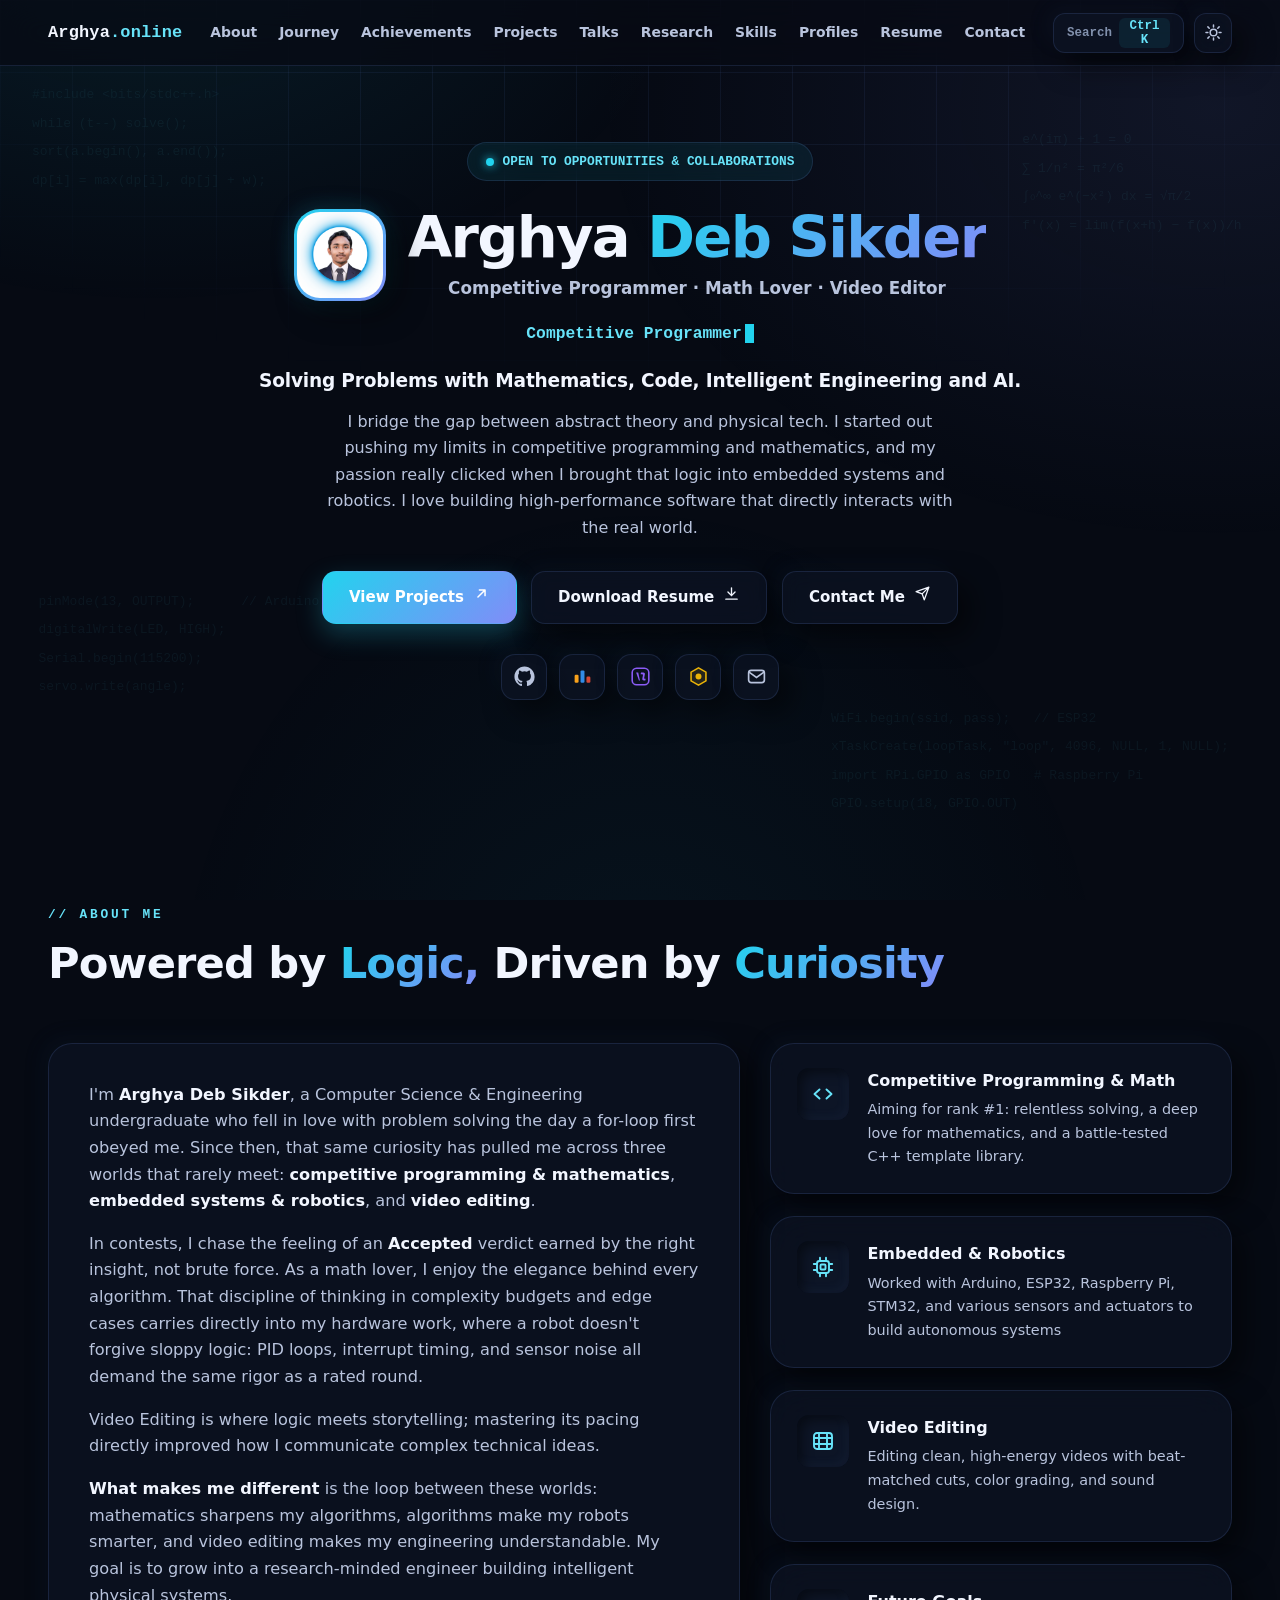
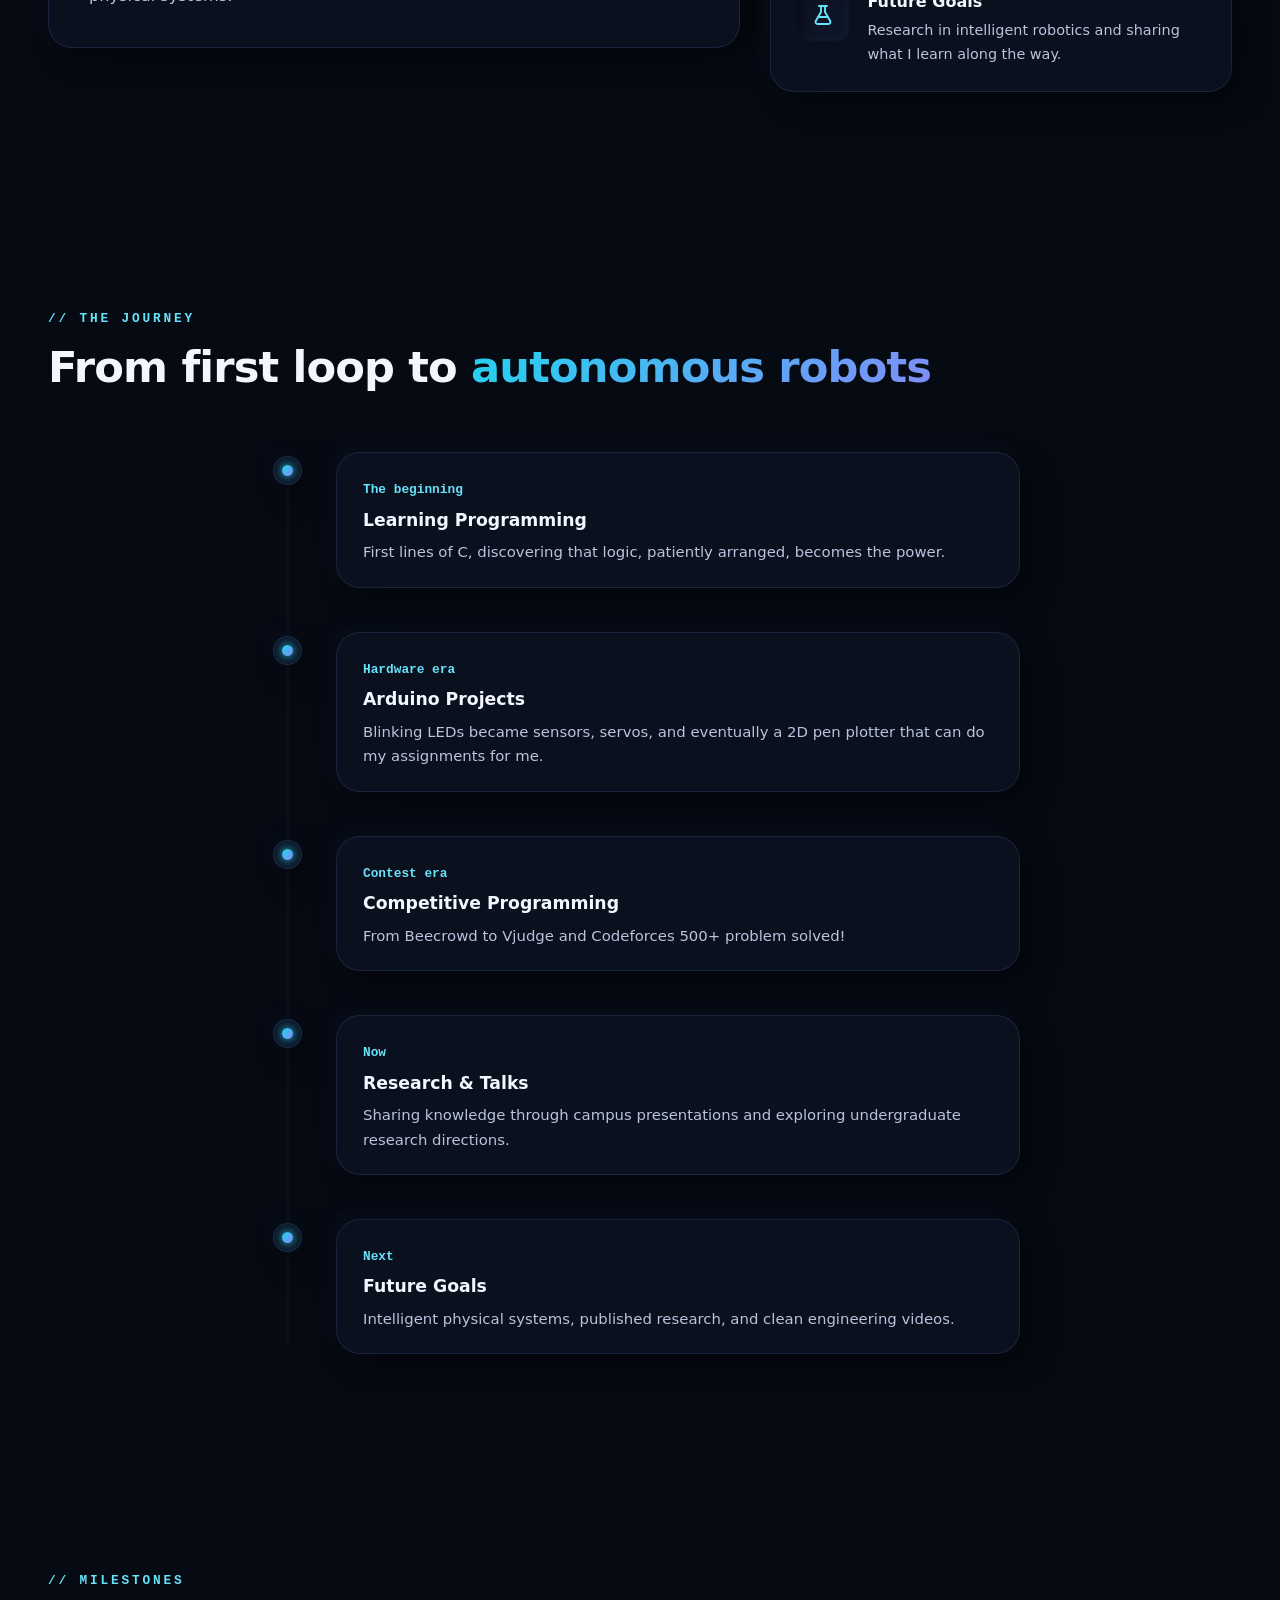
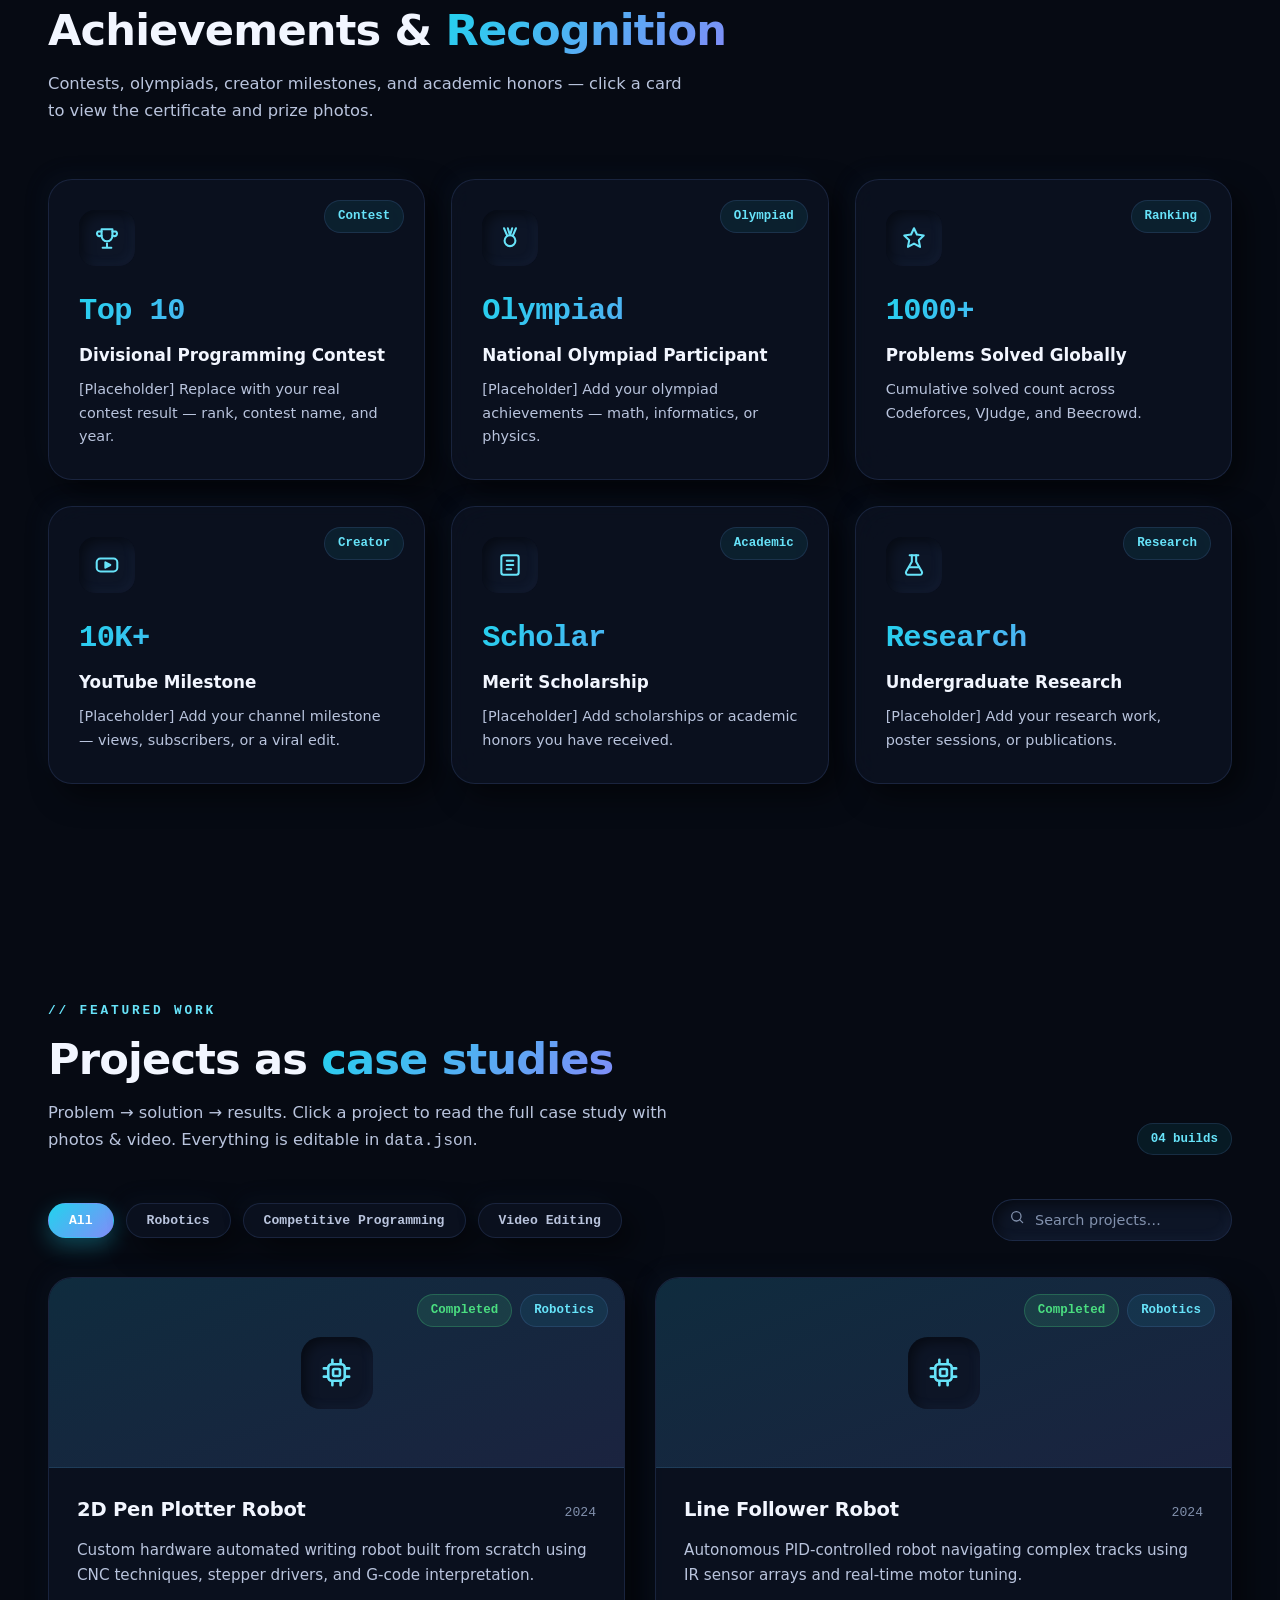
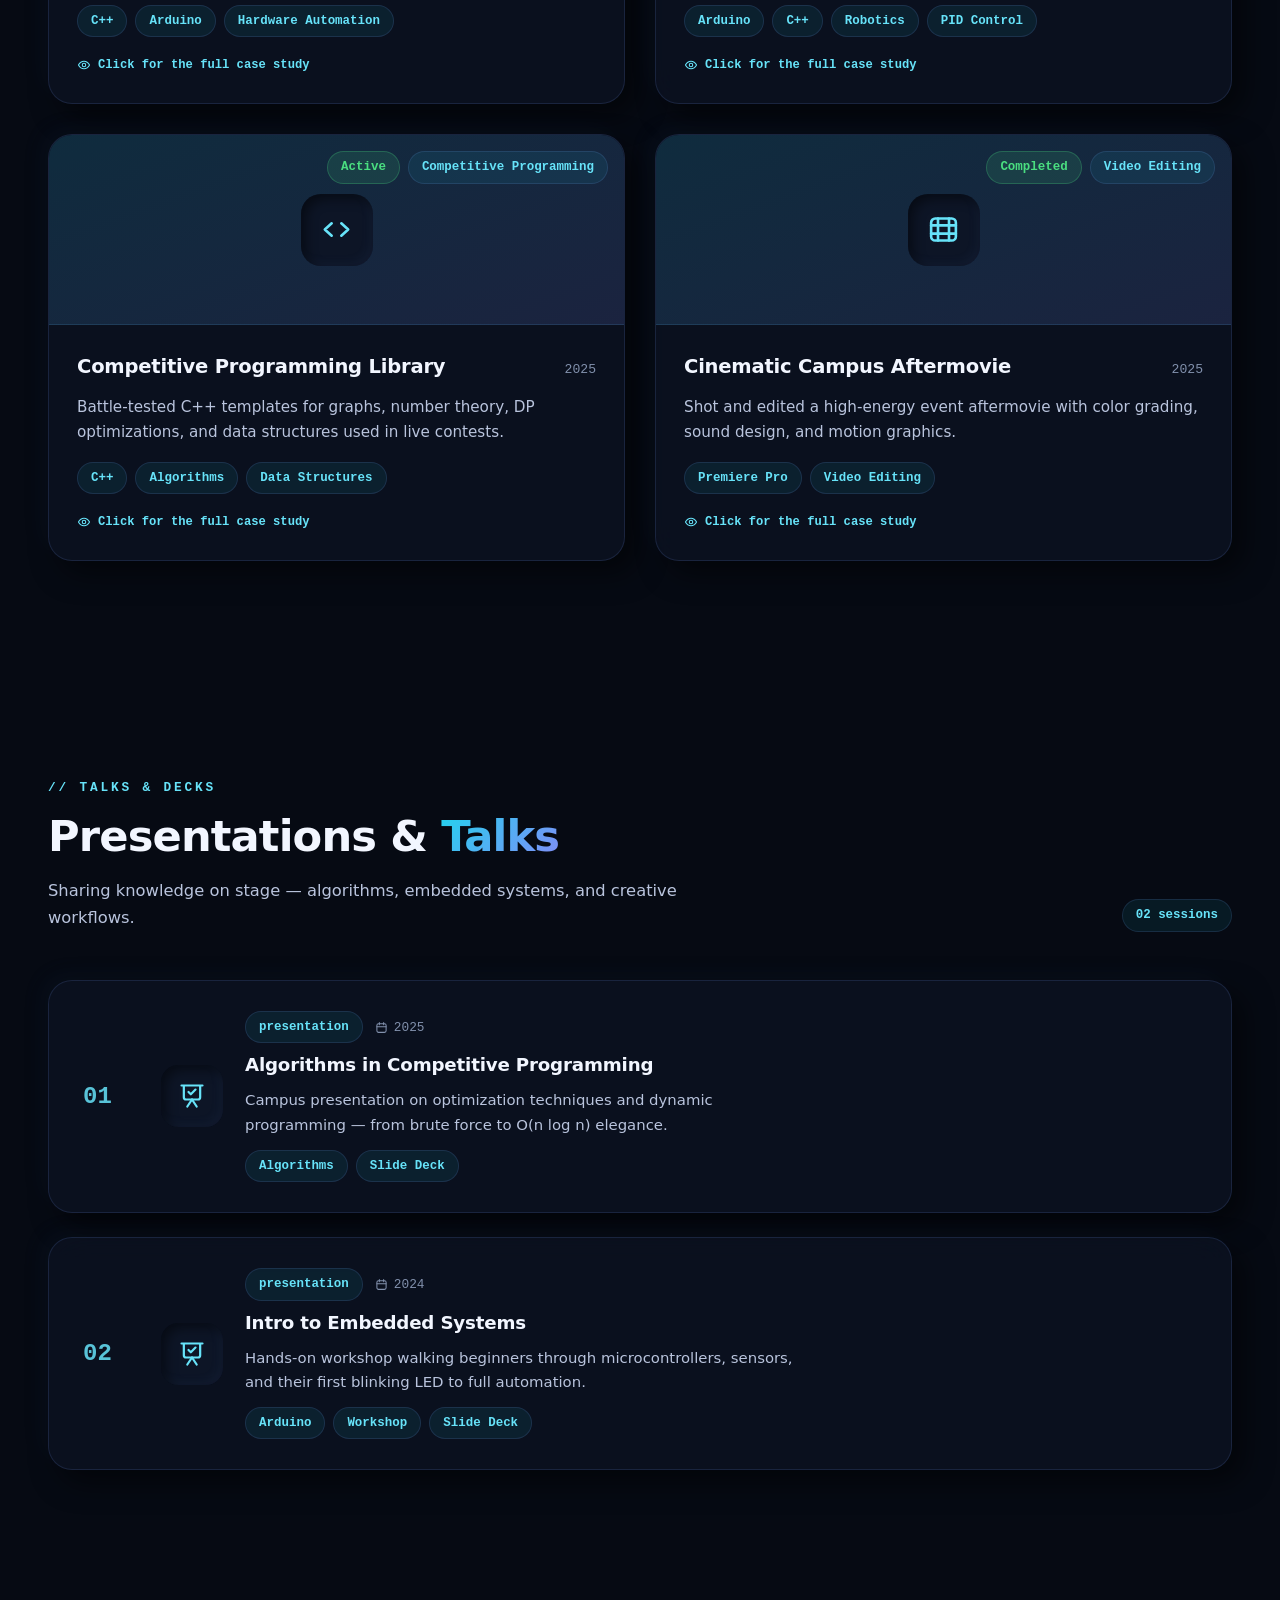
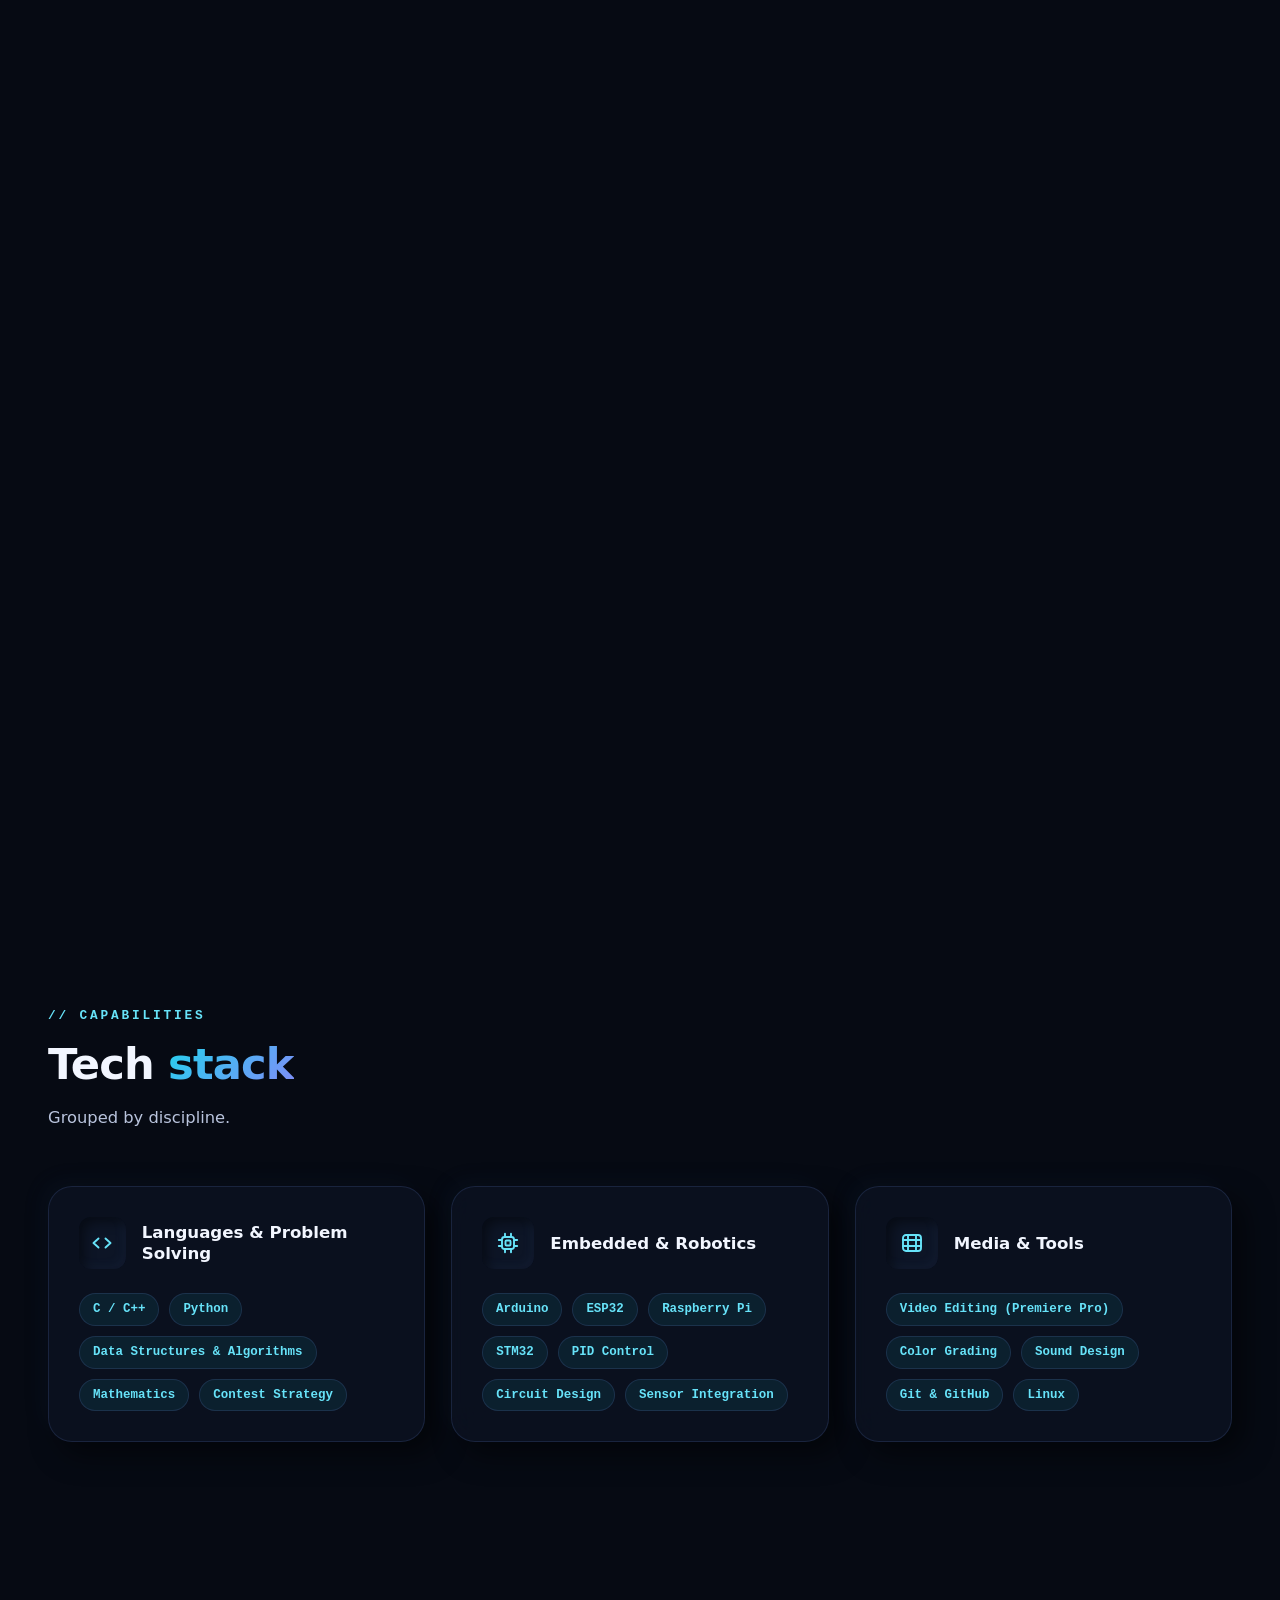
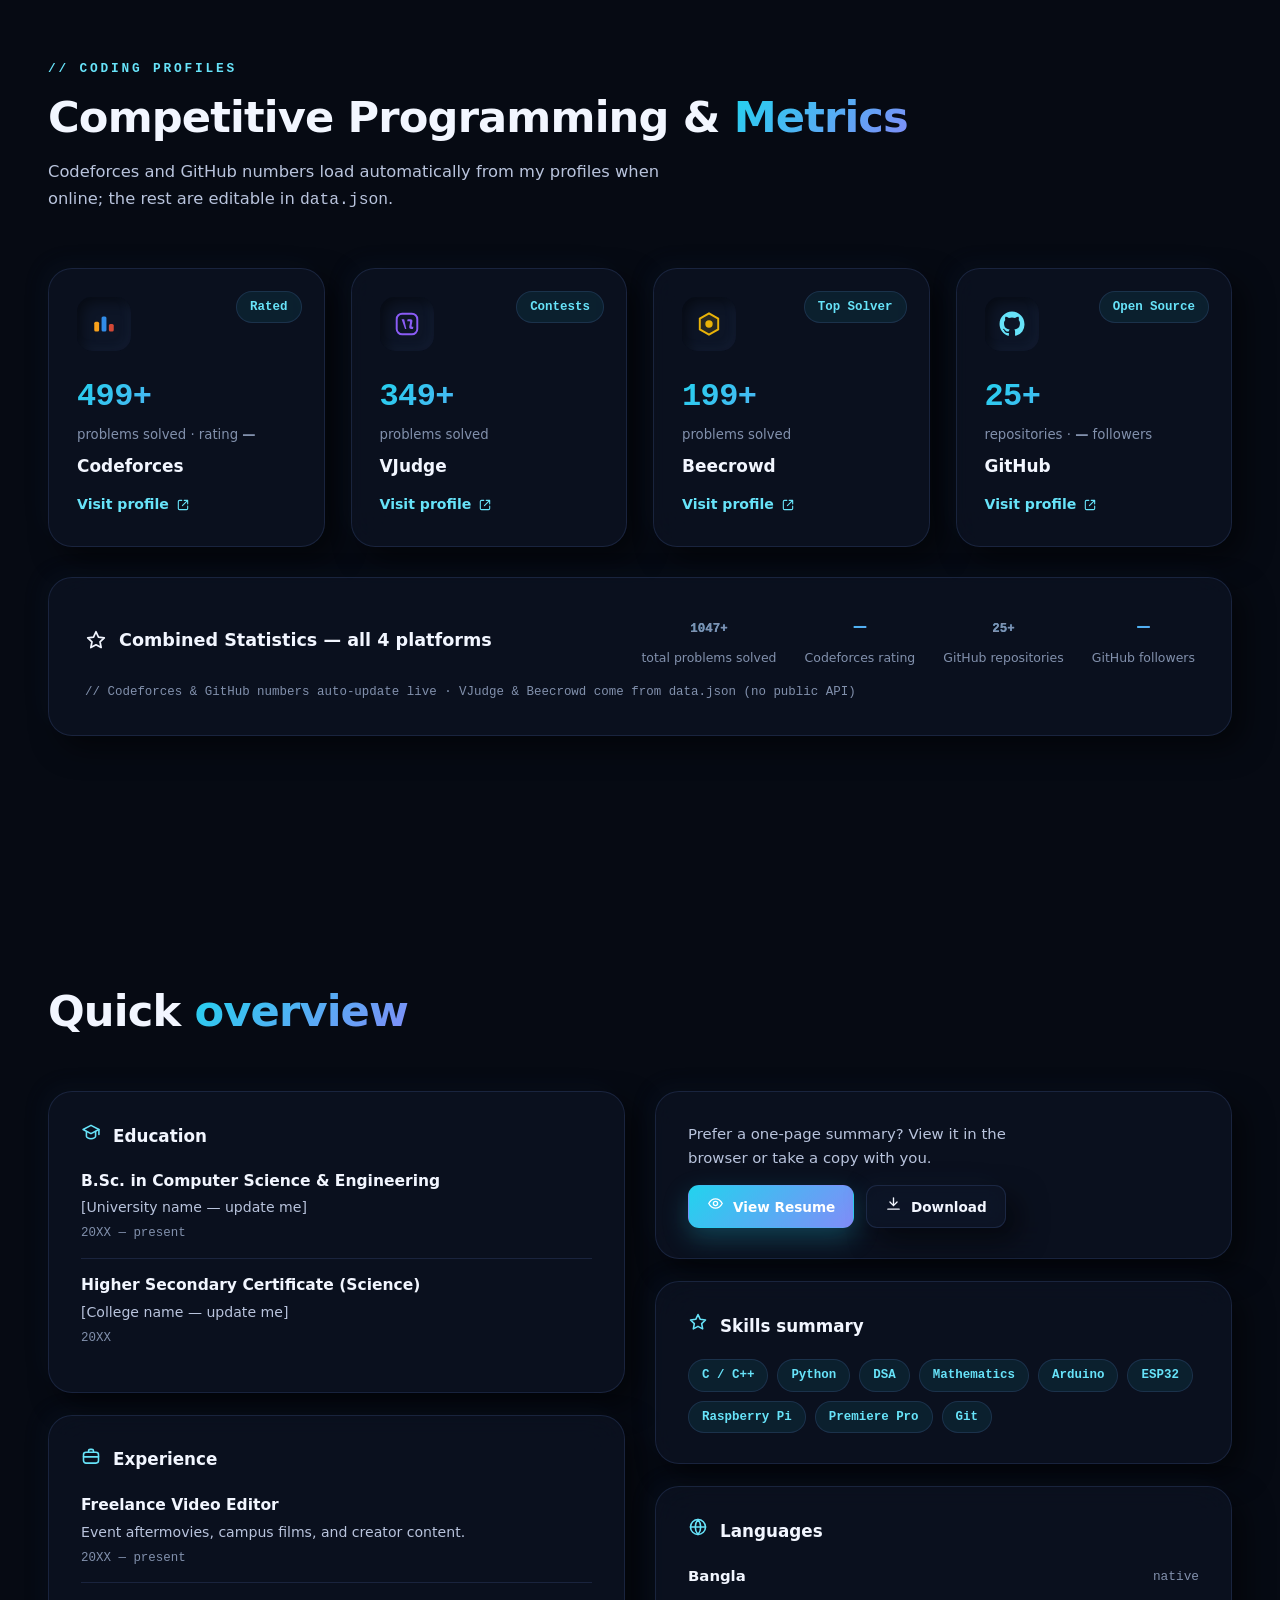
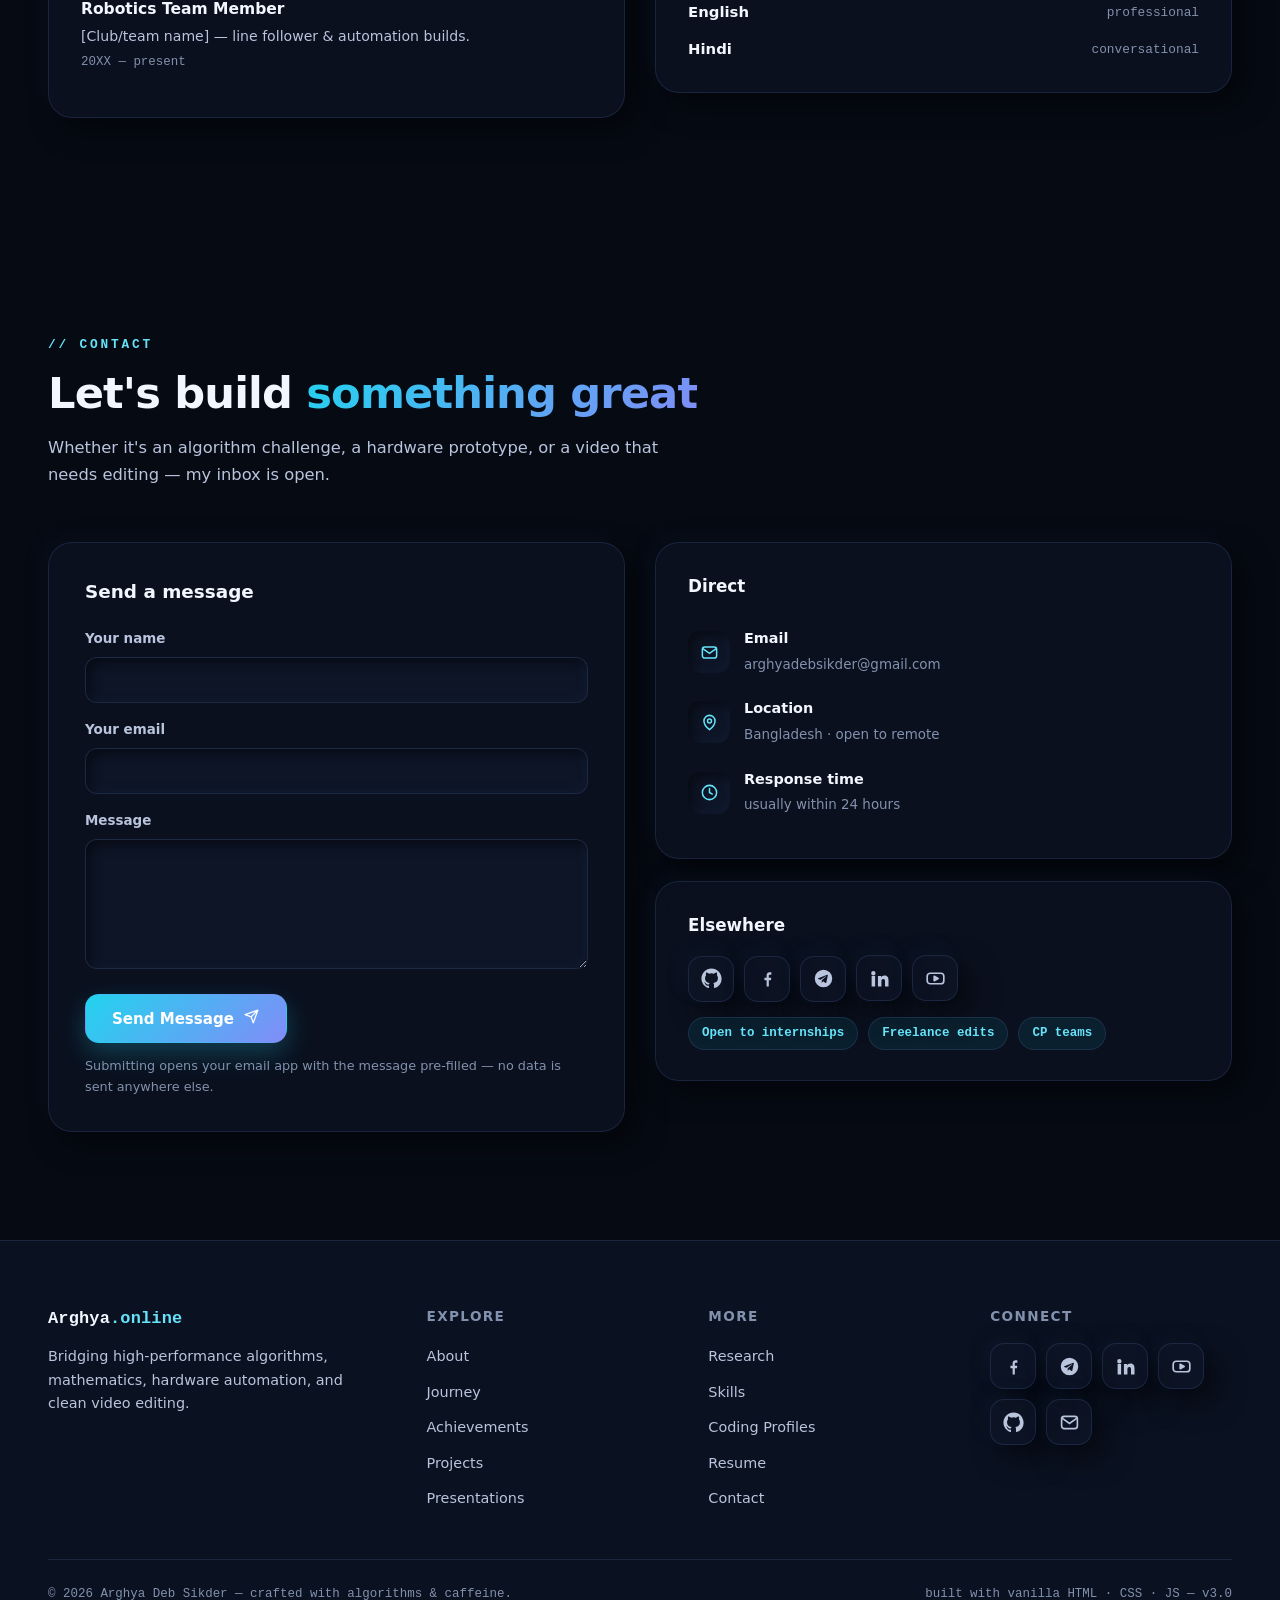
==== commit 6235f847: "Revise video editing paragraph for clarity and impact" ====
--- a/index.html
+++ b/index.html
@@ -177,8 +177,8 @@
               thinking in complexity budgets and edge cases carries directly into my hardware work, where a robot
               doesn't forgive sloppy logic: PID loops, interrupt timing, and sensor noise all demand the same rigor as
               a rated round.</p>
-            <p>Video editing is where the engineering brain meets the creative one. Editing videos taught me pacing
-              and how to communicate ideas clearly — skills that make my technical work clearer too.</p>
+            <p>Video Editing is where logic meets storytelling; mastering its pacing directly improved how I communicate 
+              complex technical ideas.</p>
             <p><strong>What makes me different</strong> is the loop between these worlds: mathematics sharpens my
               algorithms, algorithms make my robots smarter, and video editing makes my engineering understandable. My
               goal is to grow into a research-minded engineer building intelligent physical systems.</p>
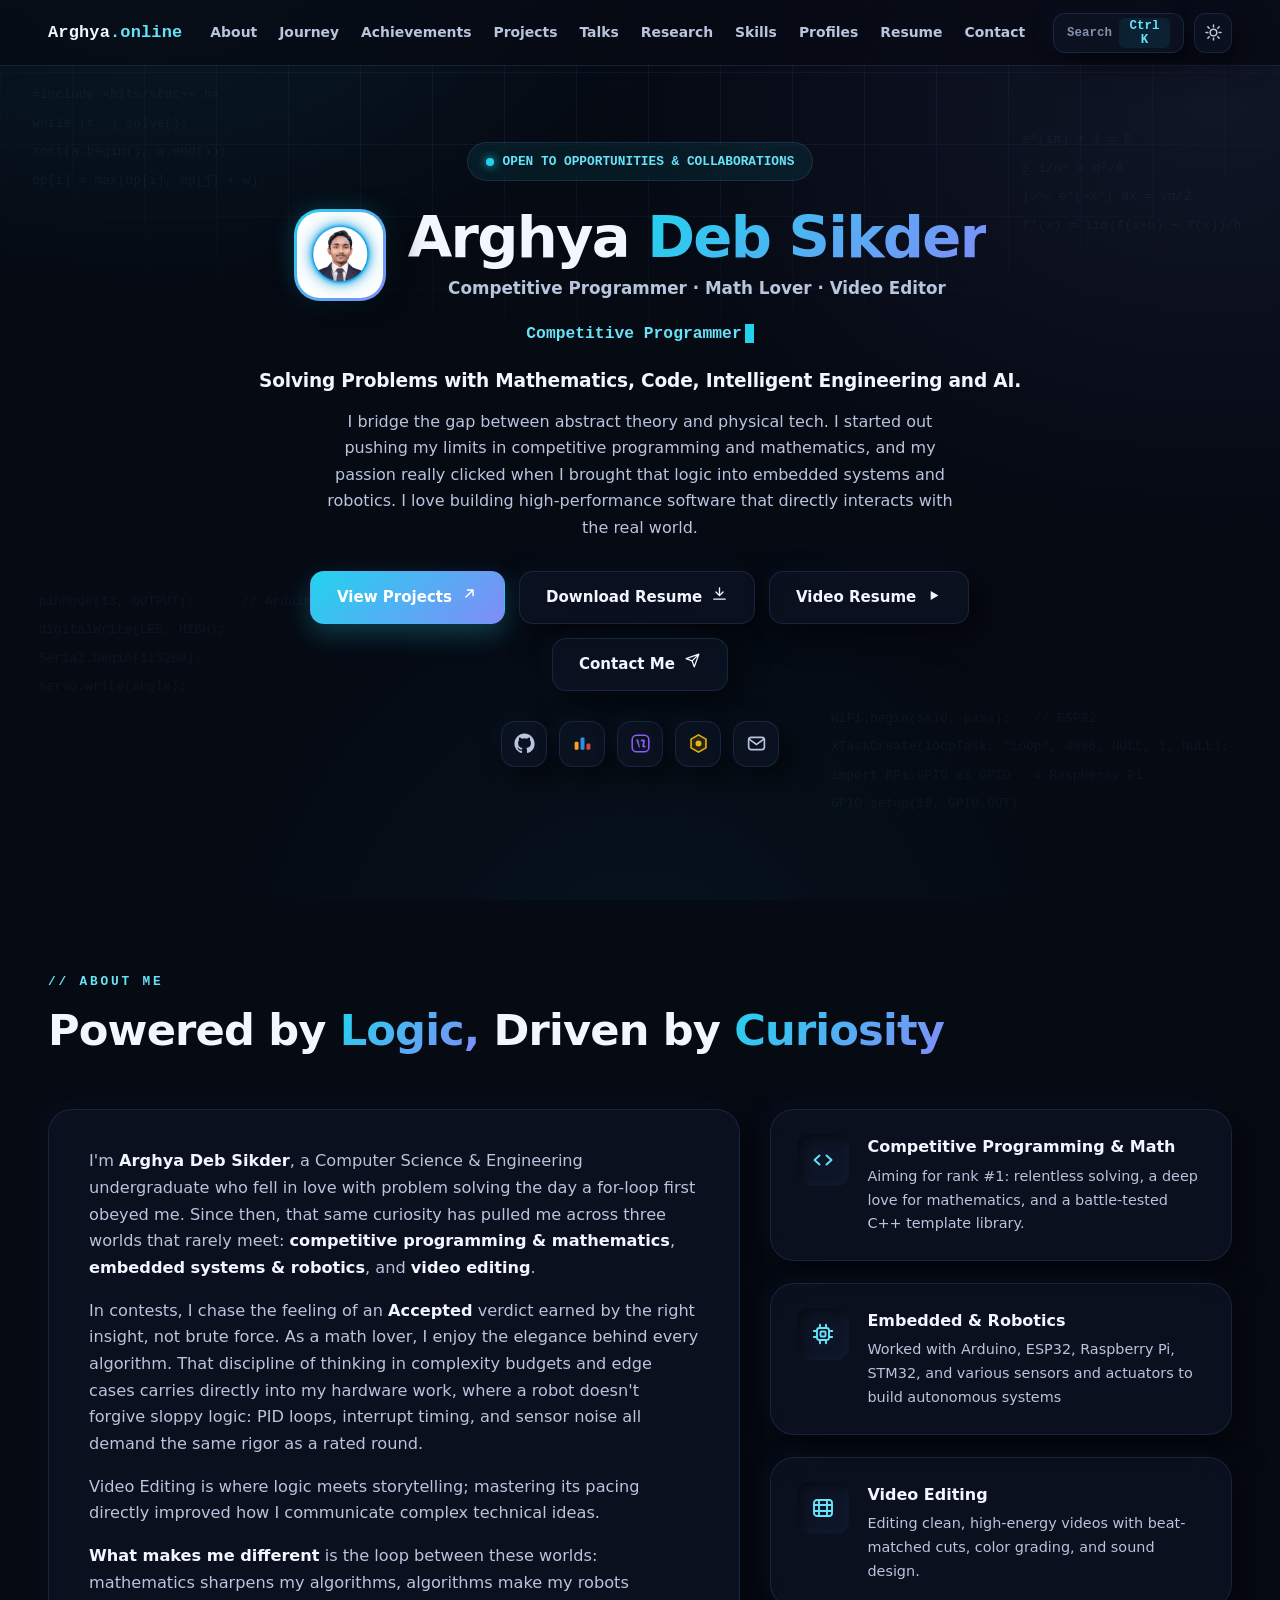
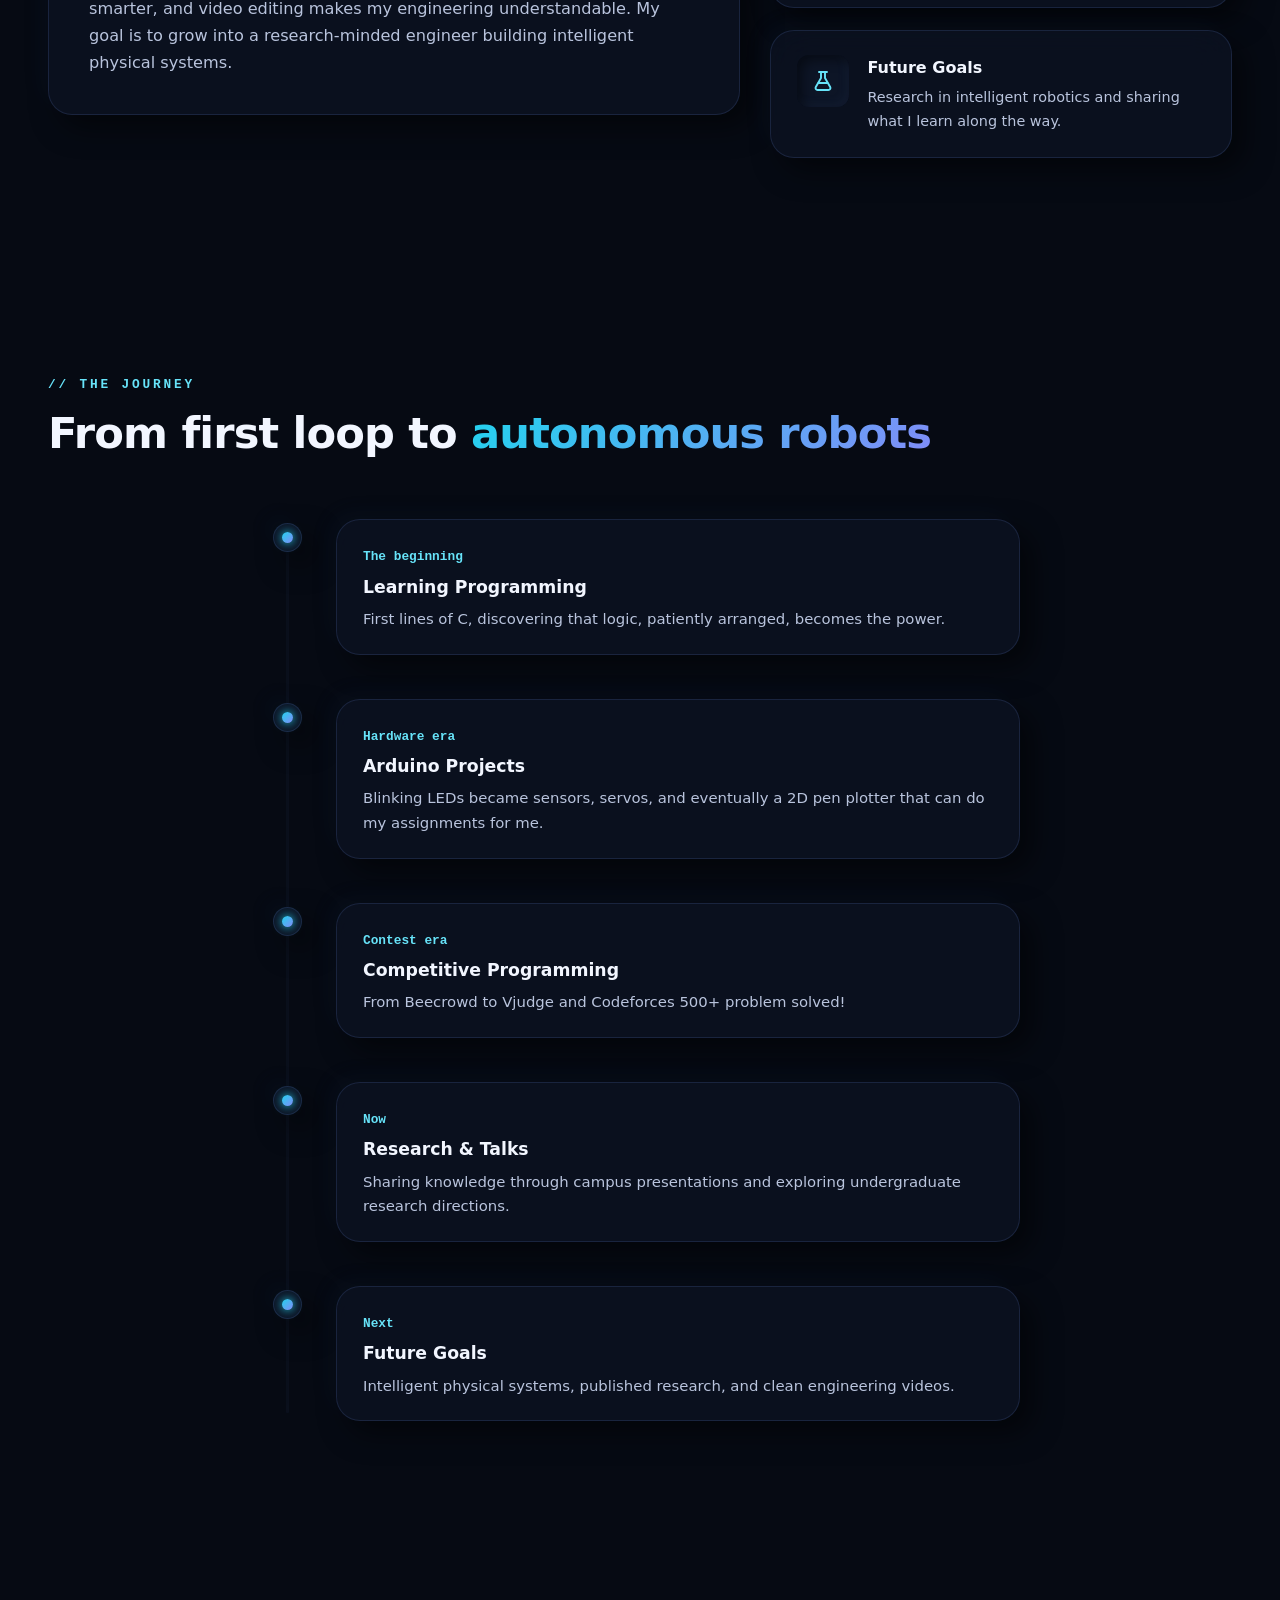
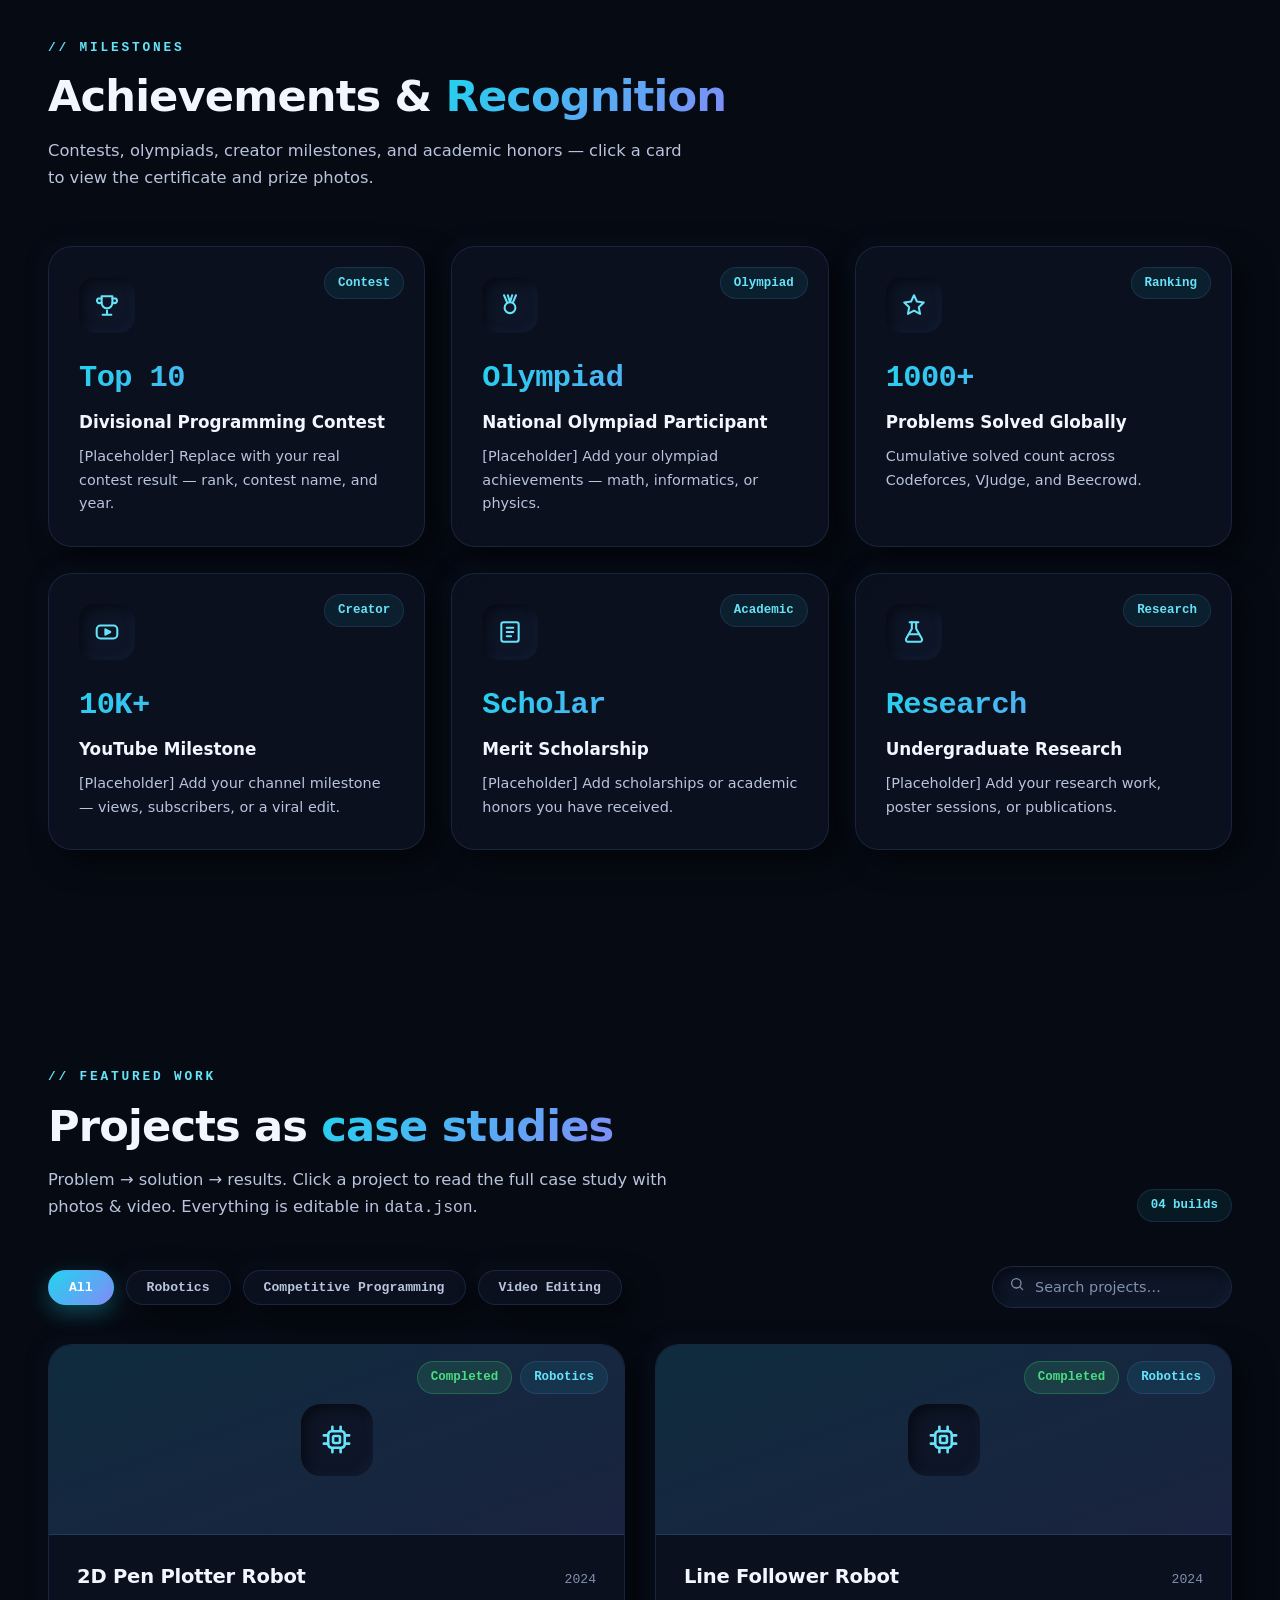
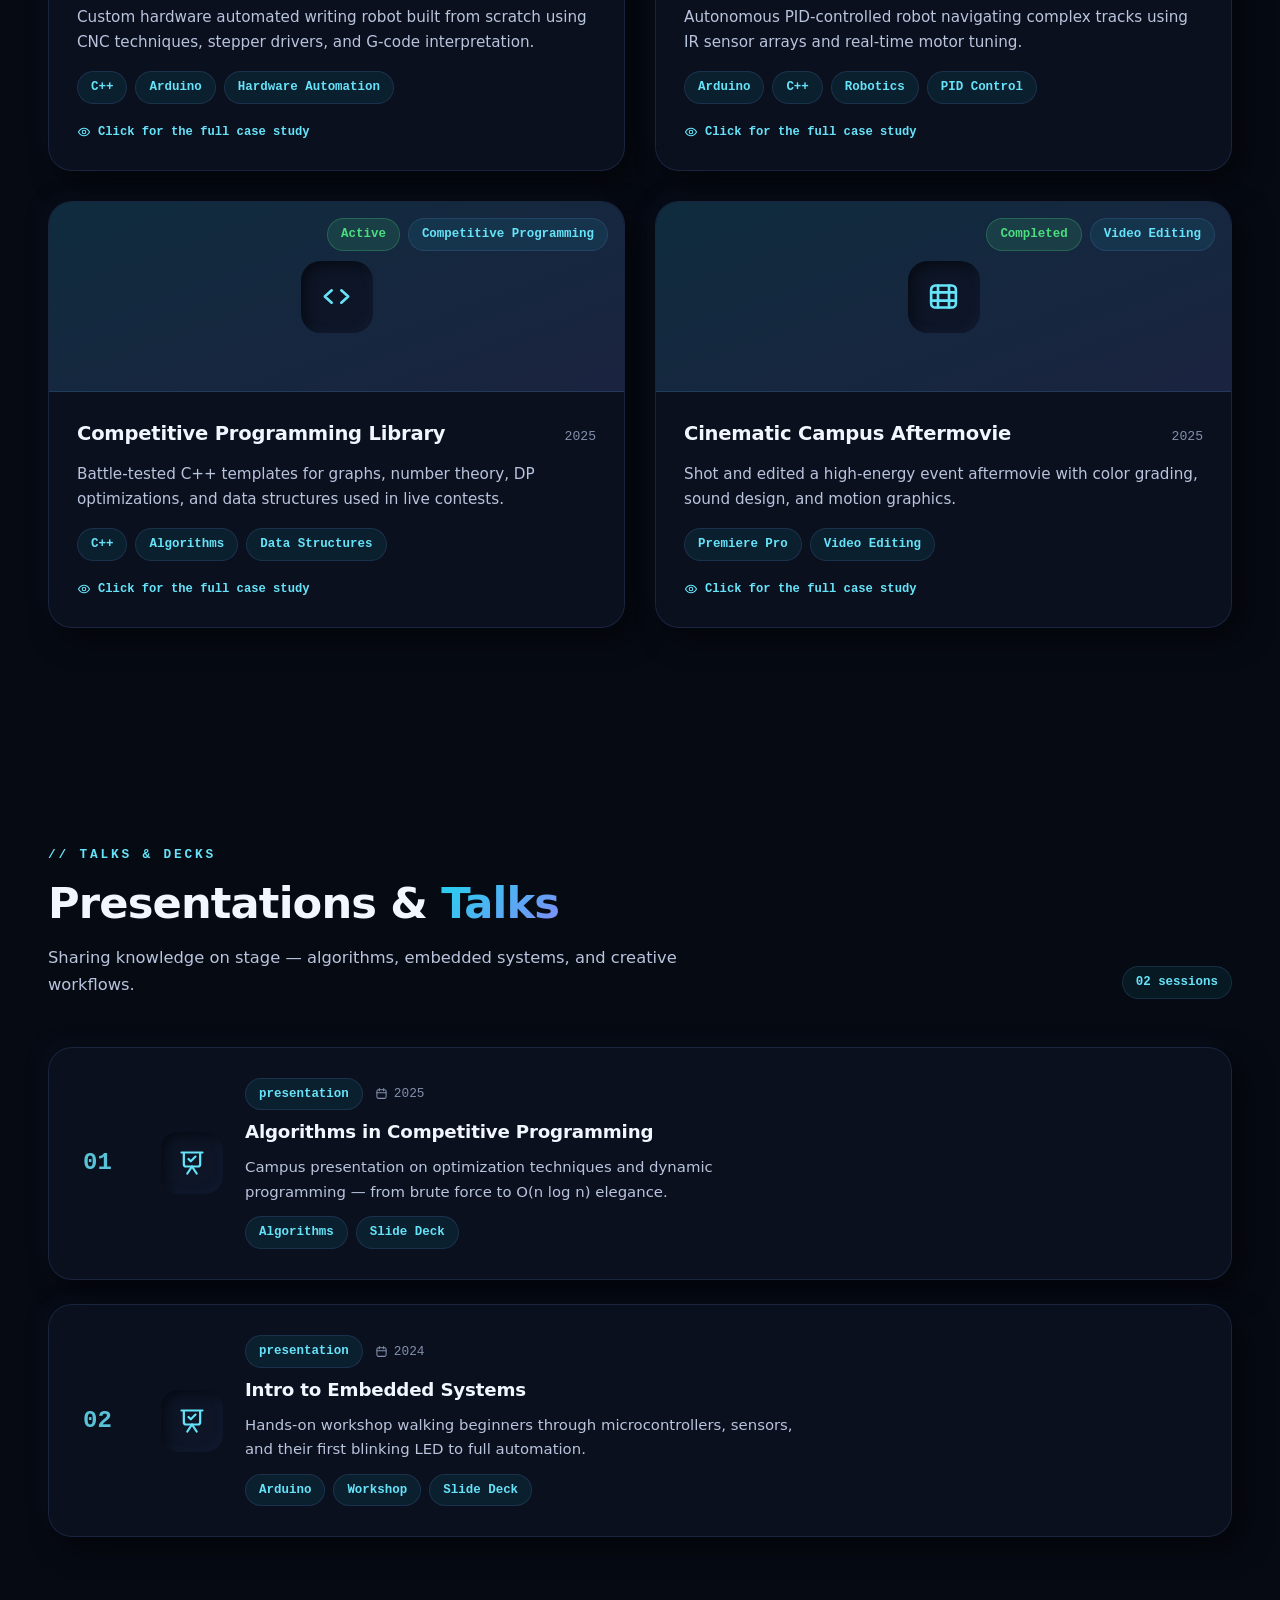
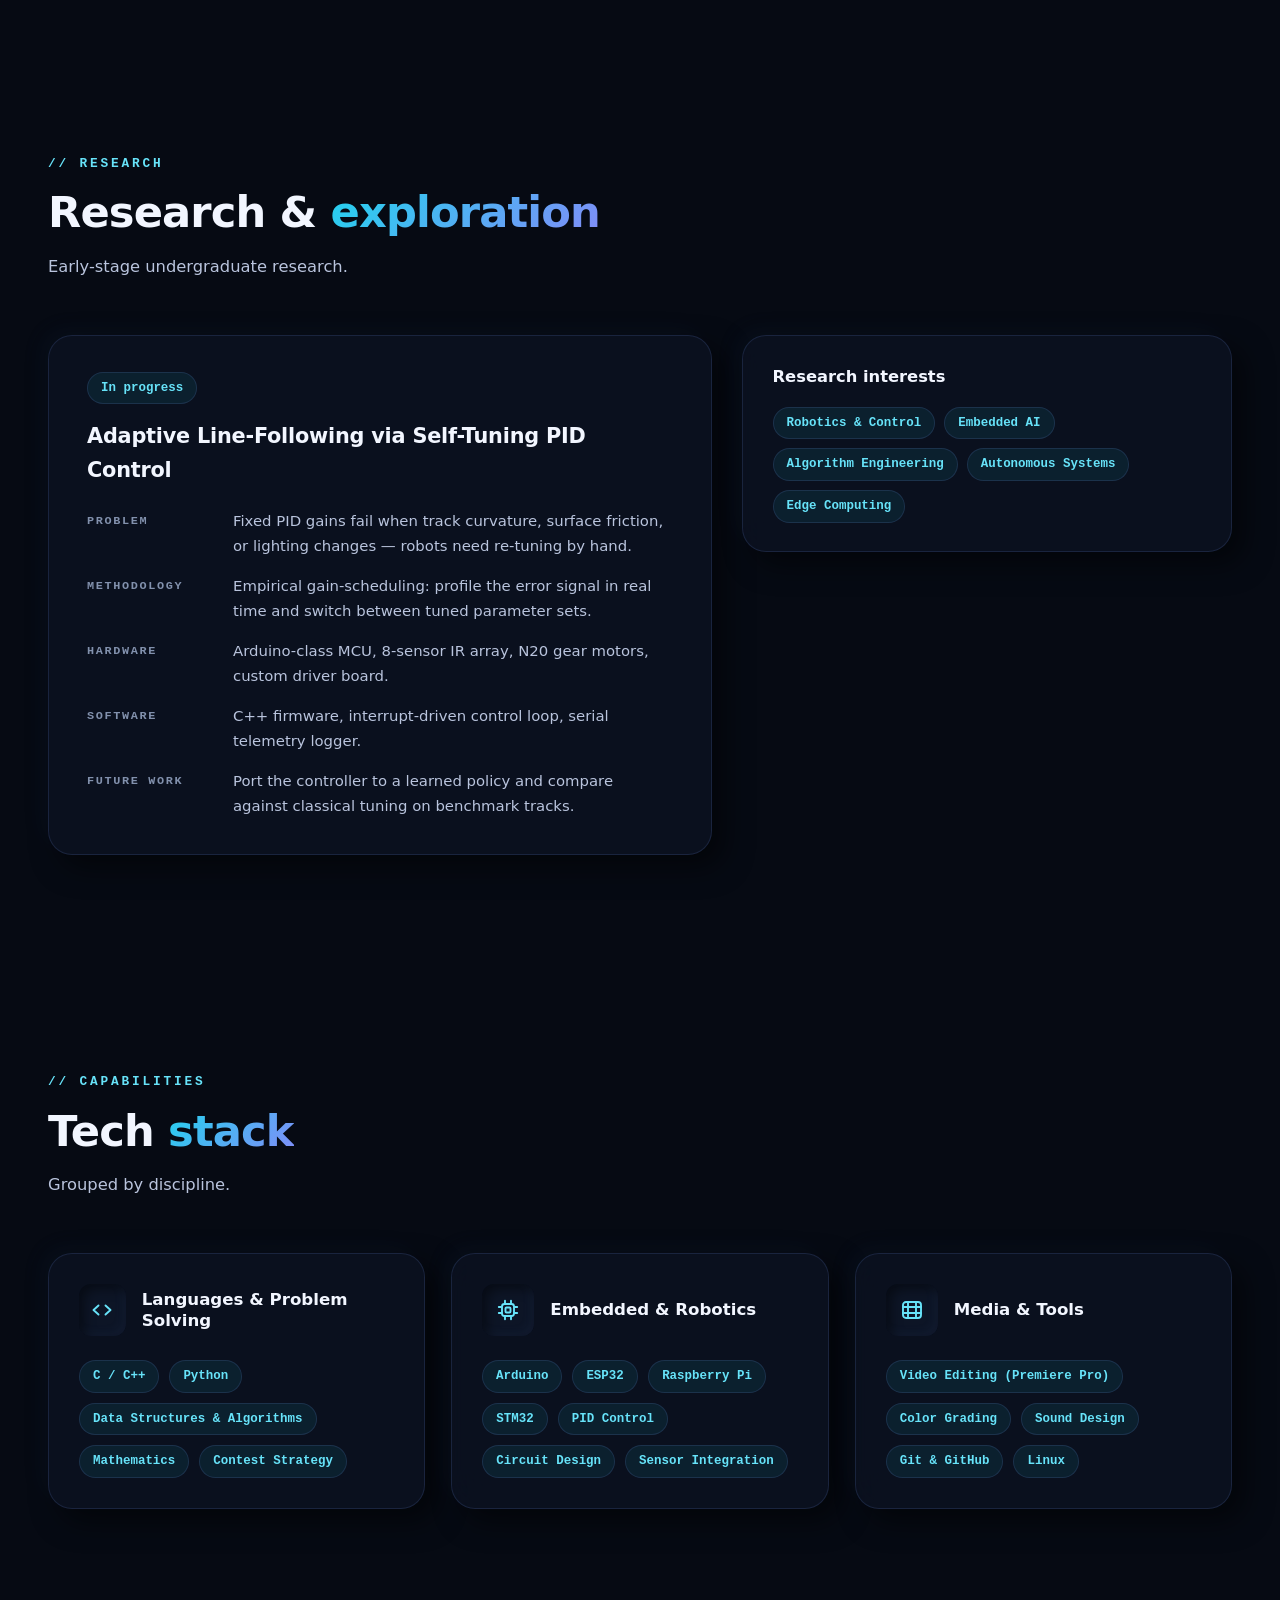
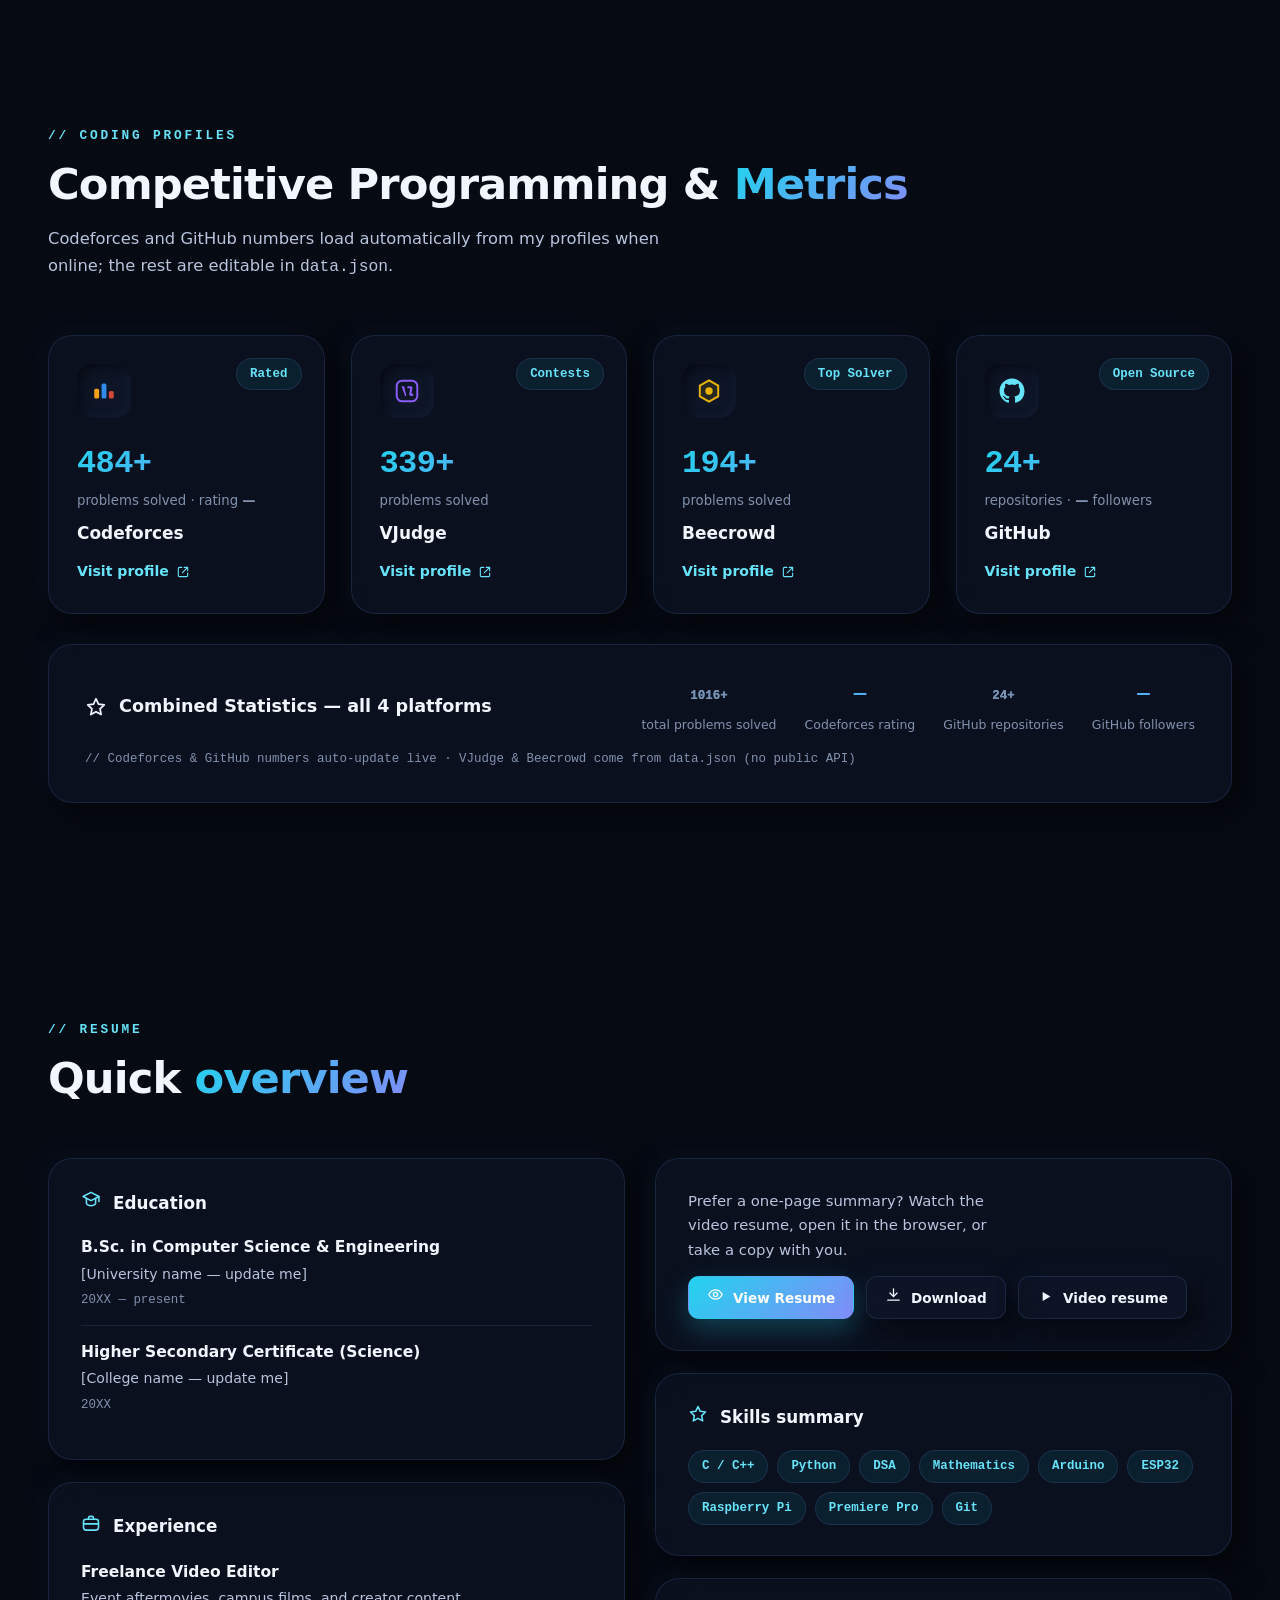
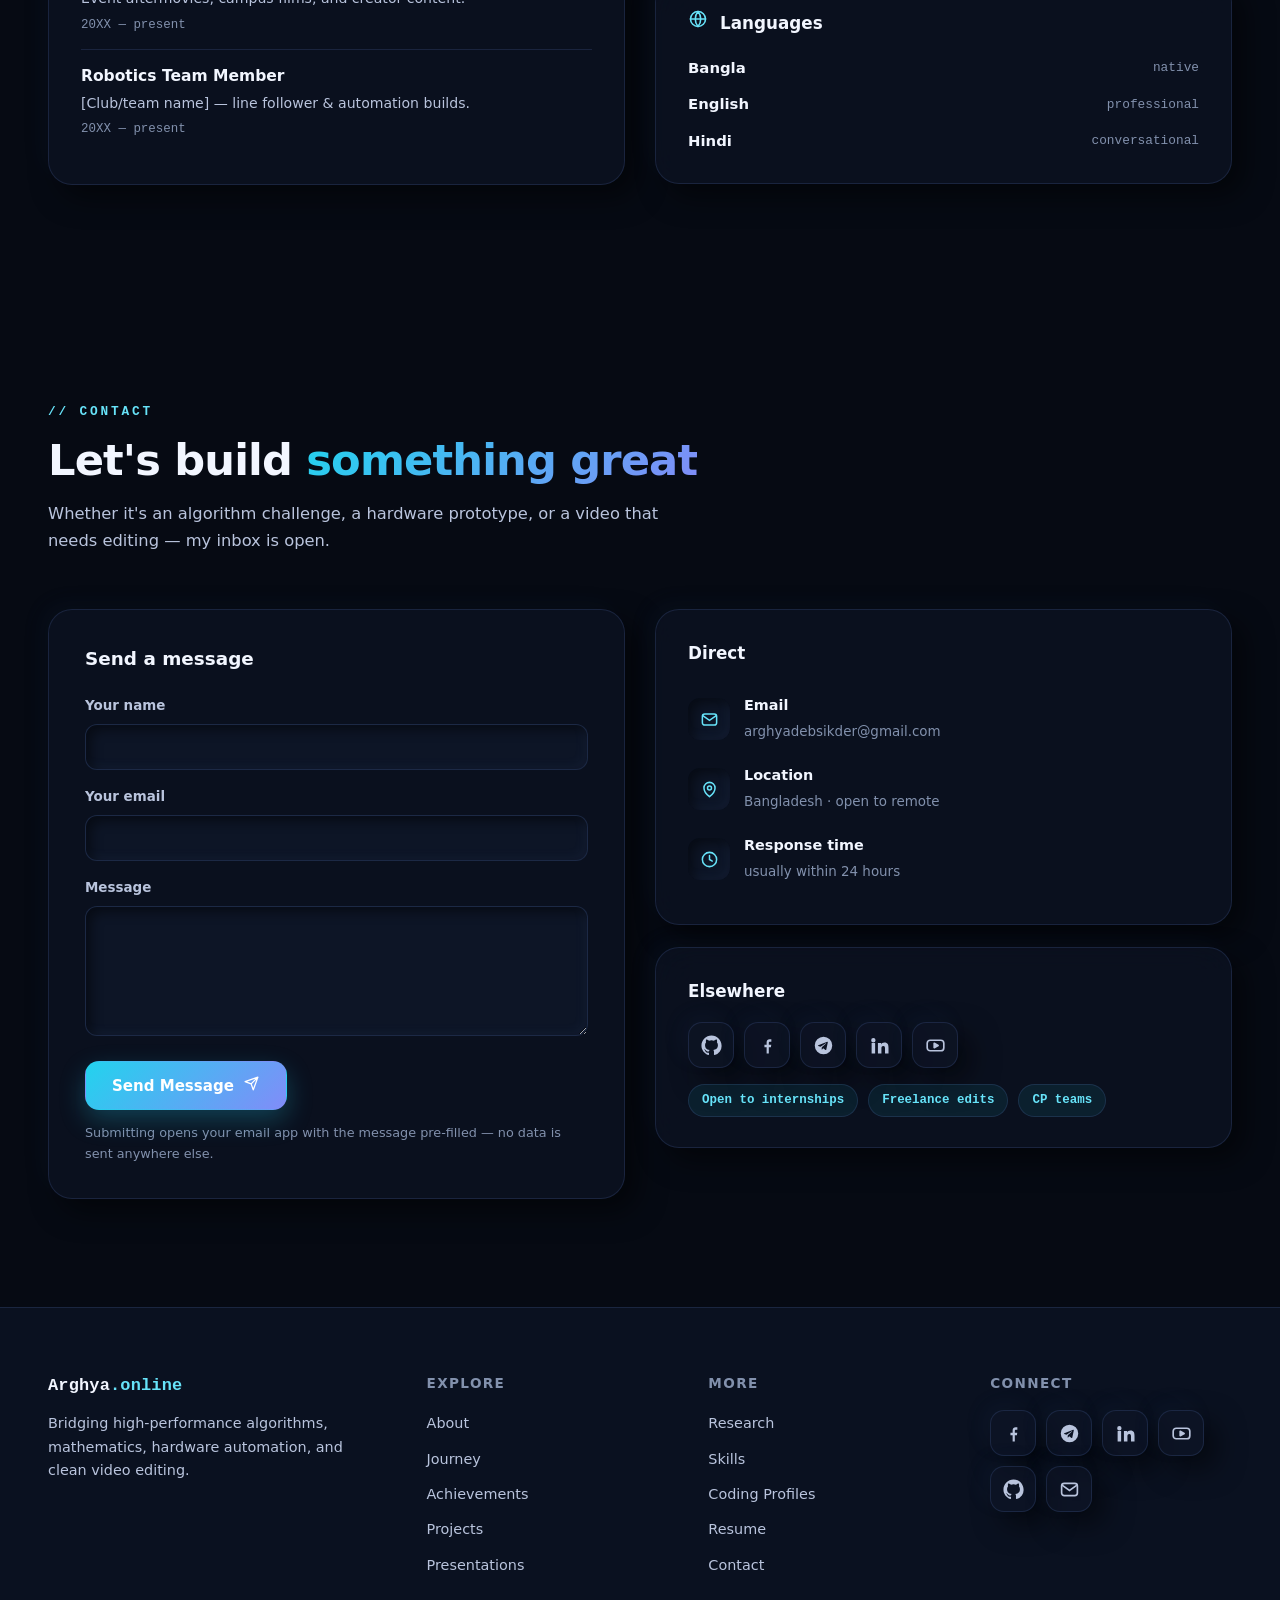
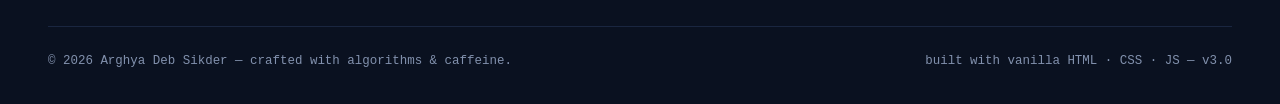
==== commit ed00820a: "Add video resume button and update text Added buttons for video resume and updated text for clarity." ====
--- a/index.html
+++ b/index.html
@@ -55,6 +55,8 @@
   </script>
 
   <link rel="stylesheet" href="./assets/css/styles.css">
+  <link rel="preconnect" href="https://www.youtube.com">
+  <link rel="preconnect" href="https://i.ytimg.com">
 </head>
 
 <body>
@@ -145,6 +147,8 @@
           <a class="btn btn-primary" href="#projects">View Projects <span data-icon="arrowUpRight"></span></a>
           <a class="btn btn-ghost" href="./assets/resume.pdf" download>Download Resume <span
               data-icon="download"></span></a>
+          <button class="btn btn-ghost" type="button" data-video-resume>Video Resume <span
+              data-icon="play"></span></button>
           <a class="btn btn-ghost" href="#contact">Contact Me <span data-icon="send"></span></a>
         </div>
         <div class="hero-social">
@@ -409,12 +413,15 @@
           </div>
           <div class="resume-col">
             <div class="glass resume-cta reveal">
-              <p>Prefer a one-page summary? View it in the browser or take a copy with you.</p>
+              <p>Prefer a one-page summary? Watch the video resume, open it in the browser, or take a copy with you.
+              </p>
               <div class="btns">
                 <a class="btn btn-primary btn-sm" href="./assets/resume.pdf" target="_blank" rel="noopener"><span
                     data-icon="eye"></span> View Resume</a>
                 <a class="btn btn-ghost btn-sm" href="./assets/resume.pdf" download><span data-icon="download"></span>
                   Download</a>
+                <button class="btn btn-ghost btn-sm" type="button" id="videoResumeBtn" data-video-resume><span data-icon="play"></span>
+                  Video resume</button>
               </div>
             </div>
             <div class="glass resume-block reveal reveal-d1">
@@ -561,7 +568,7 @@
 
   <!-- ================= Detail popup ================= -->
   <div class="modal-overlay" id="modalOverlay" role="dialog" aria-modal="true" aria-label="Details">
-    <div class="glass modal">
+    <div class="glass modal" id="modalCard">
       <button class="icon-btn modal-close" id="modalClose" aria-label="Close details" data-icon="x"></button>
       <div id="modalBody"></div>
     </div>
